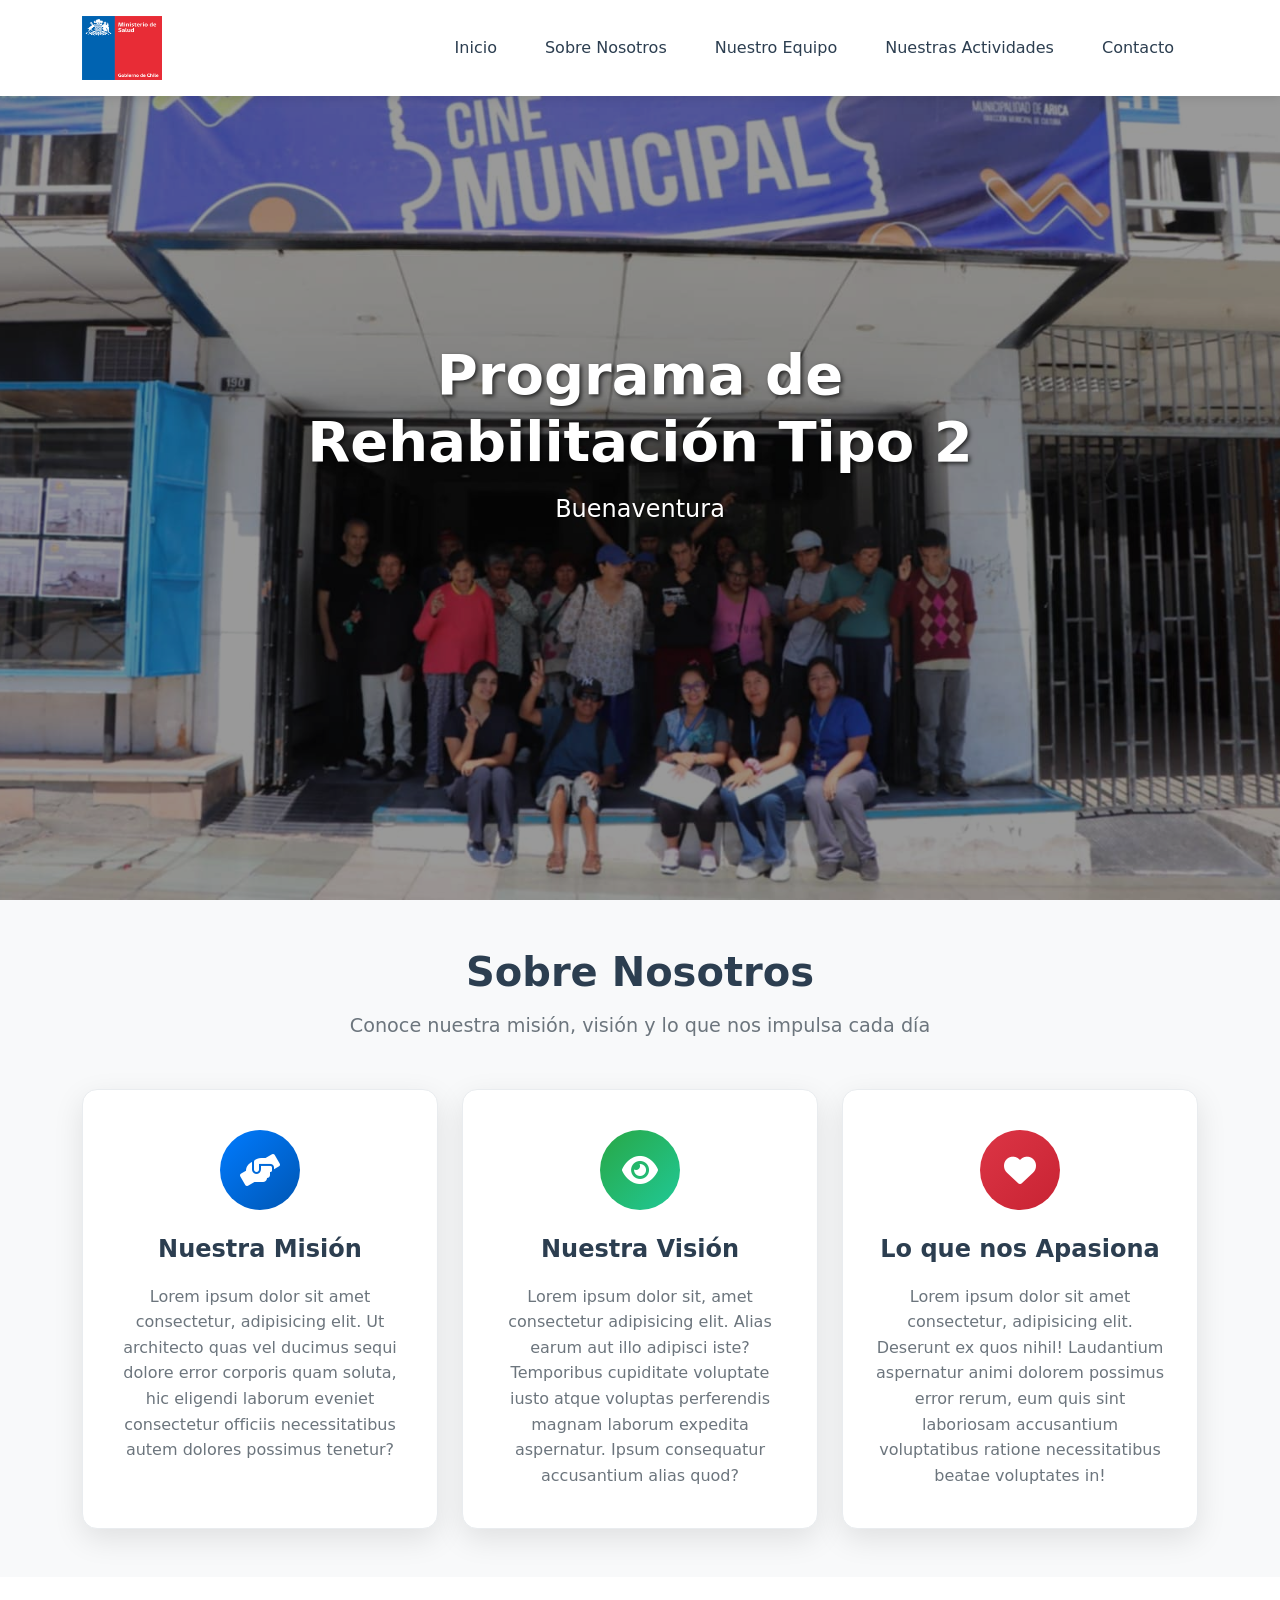
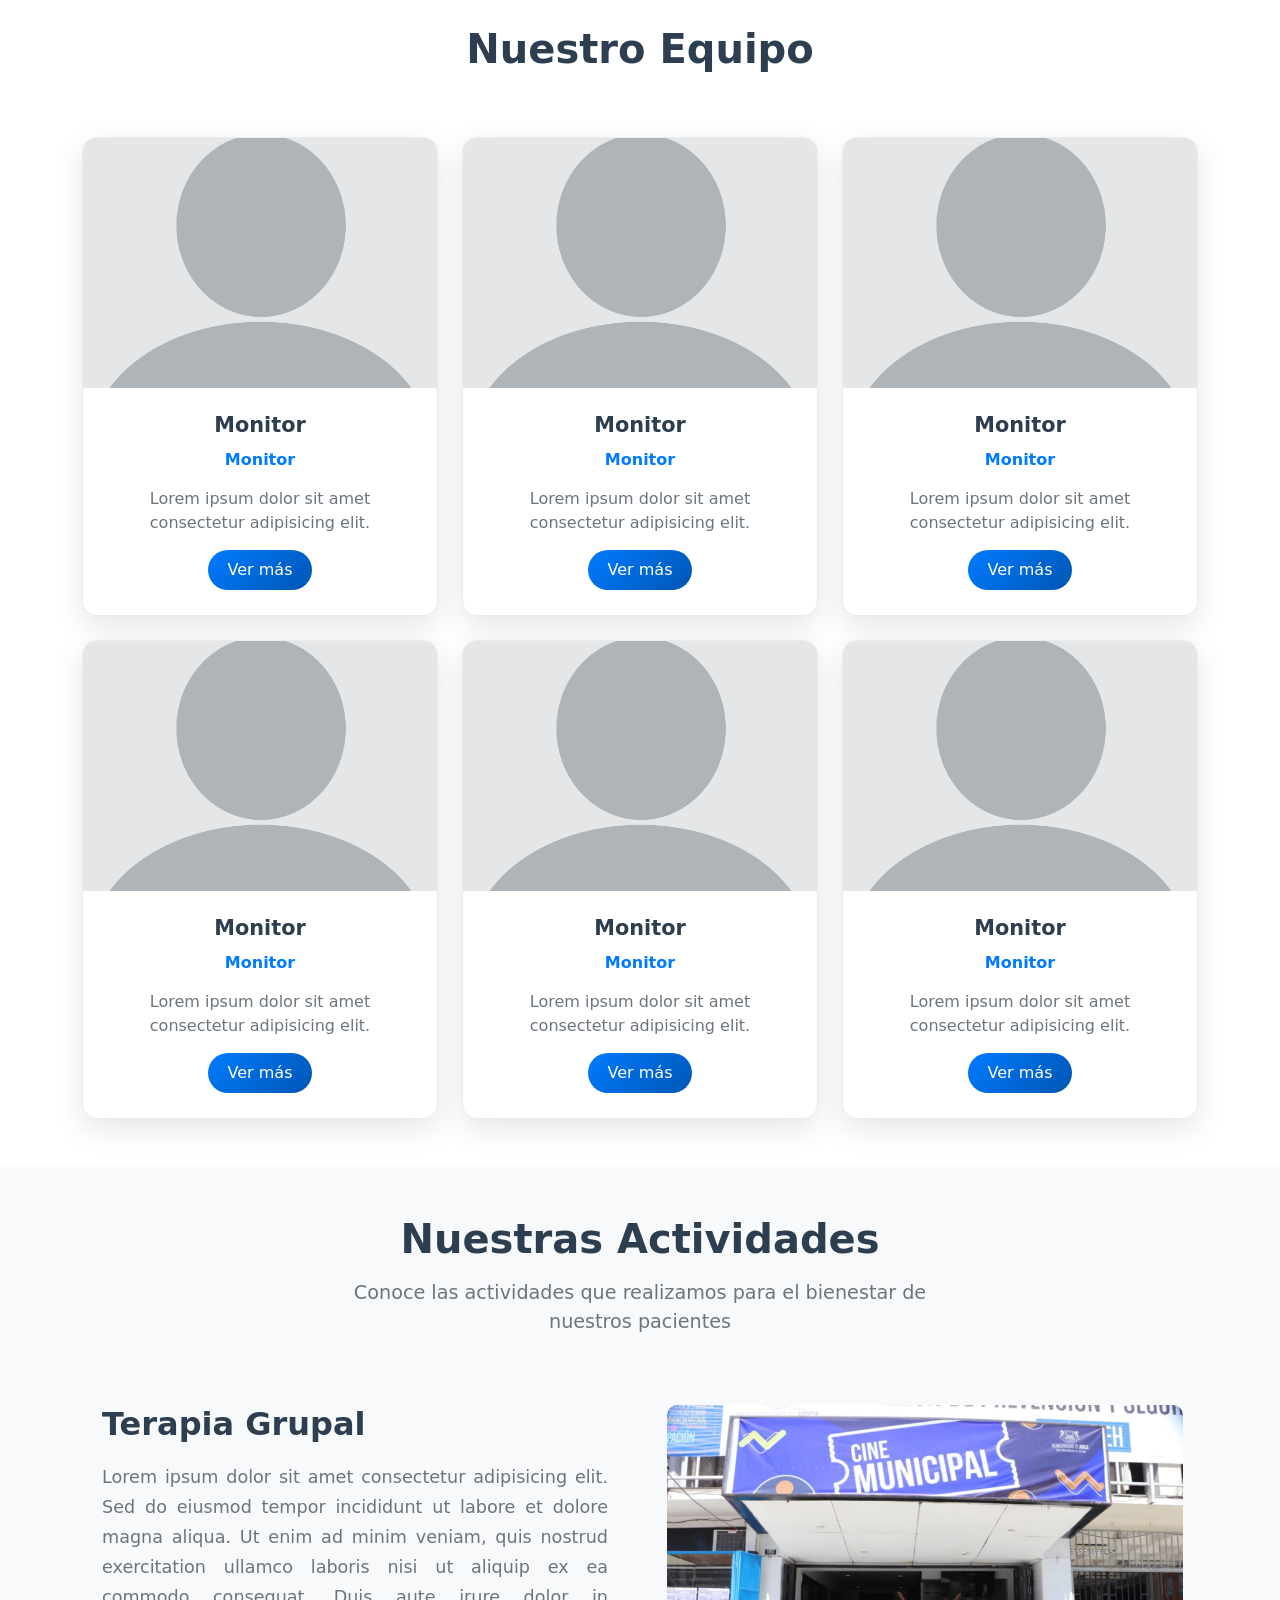
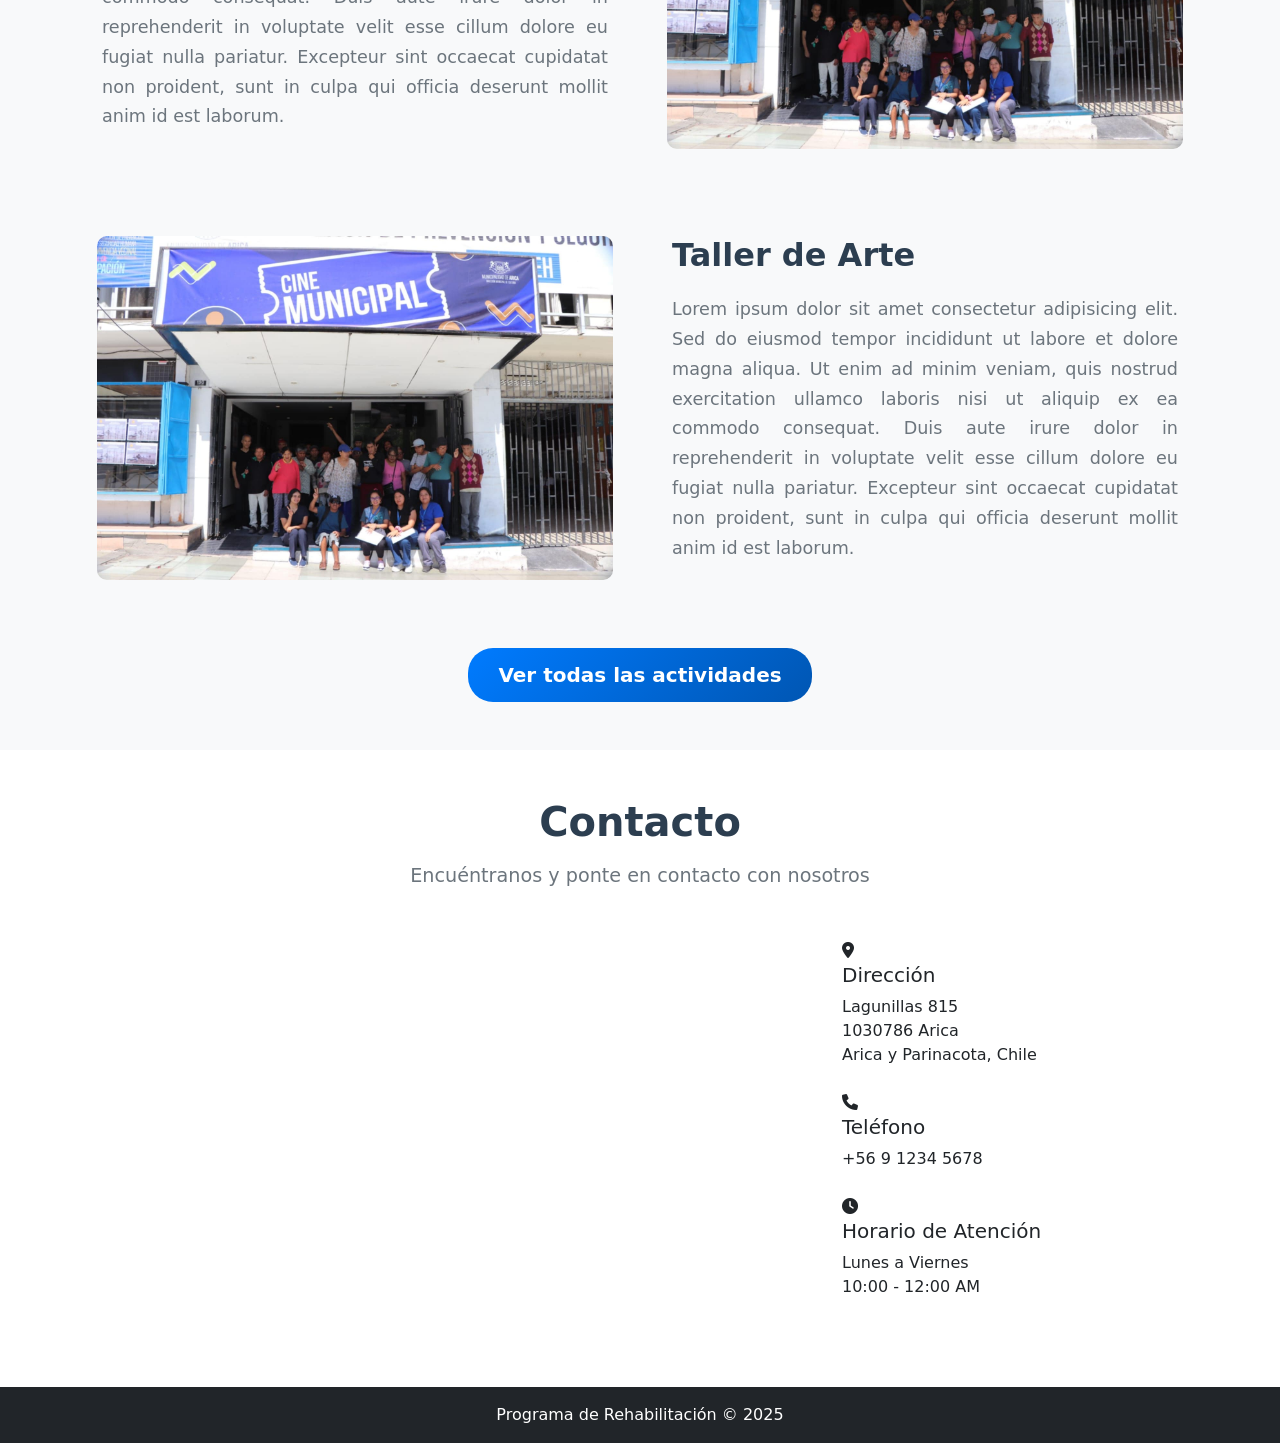
==== index.html @ f6f43d74 "V1" ====
<!DOCTYPE html>
<html lang="es">
  <head>
    <meta charset="UTF-8" />
    <meta name="viewport" content="width=device-width, initial-scale=1.0" />
    <title>Programa de Rehabilitación Tipo 2 - Buenaventura</title>
    <link
      href="https://cdn.jsdelivr.net/npm/bootstrap@5.3.8/dist/css/bootstrap.min.css"
      rel="stylesheet"
      integrity="sha384-sRIl4kxILFvY47J16cr9ZwB07vP4J8+LH7qKQnuqkuIAvNWLzeN8tE5YBujZqJLB"
      crossorigin="anonymous"
    />
    <script
      src="https://cdn.jsdelivr.net/npm/bootstrap@5.3.8/dist/js/bootstrap.bundle.min.js"
      integrity="sha384-FKyoEForCGlyvwx9Hj09JcYn3nv7wiPVlz7YYwJrWVcXK/BmnVDxM+D2scQbITxI"
      crossorigin="anonymous"
    ></script>
    <link rel="stylesheet" href="style.css" />
    <link
      rel="stylesheet"
      href="https://cdnjs.cloudflare.com/ajax/libs/font-awesome/6.0.0/css/all.min.css"
    />
    <link
      rel="stylesheet"
      href="https://unpkg.com/leaflet@1.9.4/dist/leaflet.css"
      integrity="sha256-p4NxAoJBhIIN+hmNHrzRCf9tD/miZyoHS5obTRR9BMY="
      crossorigin=""
    />
    <script
      src="https://unpkg.com/leaflet@1.9.4/dist/leaflet.js"
      integrity="sha256-20nQCchB9co0qIjJZRGuk2/Z9VM+kNiyxNV1lvTlZBo="
      crossorigin=""
    ></script>
  </head>
  <body>
    <!-- Navbar -->
    <nav class="navbar navbar-expand-lg navbar-light bg-light fixed-top">
      <div class="container">
        <img
          src="assets/img/Logo_del_MINSAL_Chile.png"
          alt="Logo"
          width="80"
          height="64"
          class="d-inline-block align-text-top"
        />
        <!-- <a class="navbar-brand" href="#">PRT2</a> -->

        <button
          class="navbar-toggler"
          type="button"
          data-bs-toggle="collapse"
          data-bs-target="#navbarNav"
        >
          <span class="navbar-toggler-icon"></span>
        </button>

        <div class="collapse navbar-collapse" id="navbarNav">
          <ul class="navbar-nav ms-auto">
            <li class="nav-item">
              <a class="nav-link" href="#hero">Inicio</a>
            </li>
            <li class="nav-item">
              <a class="nav-link" href="#sobre">Sobre Nosotros</a>
            </li>
            <li class="nav-item">
              <a class="nav-link" href="#equipo">Nuestro Equipo</a>
            </li>
            <li class="nav-item">
              <a class="nav-link" href="#actividades">Nuestras Actividades</a>
            </li>
            <li class="nav-item">
              <a class="nav-link" href="#contacto">Contacto</a>
            </li>
          </ul>
        </div>
      </div>
    </nav>

    <!-- Hero Section -->
    <section id="hero" class="hero-section">
      <div class="hero-content">
        <h1 class="hero-title">Programa de Rehabilitación Tipo 2</h1>
        <p class="hero-subtitle">Buenaventura</p>
      </div>
    </section>

    <!-- Sobre Nosotros Section -->
    <section id="sobre" class="about-section py-5">
      <div class="container">
        <div class="row text-center mb-5">
          <div class="col-12">
            <h2 class="section-title">Sobre Nosotros</h2>
            <p class="section-subtitle">
              Conoce nuestra misión, visión y lo que nos impulsa cada día
            </p>
          </div>
        </div>

        <div class="row g-4">
          <!-- Nuestra Misión -->
          <div class="col-lg-4 col-md-6">
            <div class="about-card">
              <div class="card-icon">
                <i class="fas fa-hands-helping"></i>
              </div>
              <h3 class="card-title">Nuestra Misión</h3>
              <p class="card-description">
                Lorem ipsum dolor sit amet consectetur, adipisicing elit. Ut
                architecto quas vel ducimus sequi dolore error corporis quam
                soluta, hic eligendi laborum eveniet consectetur officiis
                necessitatibus autem dolores possimus tenetur?
              </p>
            </div>
          </div>

          <!-- Nuestra Visión -->
          <div class="col-lg-4 col-md-6">
            <div class="about-card">
              <div class="card-icon">
                <i class="fas fa-eye"></i>
              </div>
              <h3 class="card-title">Nuestra Visión</h3>
              <p class="card-description">
                Lorem ipsum dolor sit, amet consectetur adipisicing elit. Alias
                earum aut illo adipisci iste? Temporibus cupiditate voluptate
                iusto atque voluptas perferendis magnam laborum expedita
                aspernatur. Ipsum consequatur accusantium alias quod?
              </p>
            </div>
          </div>

          <!-- Lo que nos Apasiona -->
          <div class="col-lg-4 col-md-12">
            <div class="about-card">
              <div class="card-icon">
                <i class="fas fa-heart"></i>
              </div>
              <h3 class="card-title">Lo que nos Apasiona</h3>
              <p class="card-description">
                Lorem ipsum dolor sit amet consectetur, adipisicing elit.
                Deserunt ex quos nihil! Laudantium aspernatur animi dolorem
                possimus error rerum, eum quis sint laboriosam accusantium
                voluptatibus ratione necessitatibus beatae voluptates in!
              </p>
            </div>
          </div>
        </div>
      </div>
    </section>

    <!-- Nuestro Equipo -->
    <section id="equipo" class="team-section py-5">
      <div class="container">
        <div class="row text-center mb-5">
          <div class="col-12">
            <h2 class="section-title">Nuestro Equipo</h2>
          </div>
        </div>

        <div class="row g-4">
          <!-- Card 1 -->
          <div class="col-lg-4 col-md-6 col-sm-12">
            <div class="team-card">
              <img
                src="assets/img/profile.webp"
                alt="John Doe"
                class="card-img-top"
              />
              <div class="card-body">
                <h5 class="card-title">Monitor</h5>
                <p class="card-text">Monitor</p>
                <p class="card-text">
                  Lorem ipsum dolor sit amet consectetur adipisicing elit.
                </p>
                <a
                  href="#"
                  class="btn btn-primary"
                  data-bs-toggle="modal"
                  data-bs-target="#teamCard1"
                  >Ver más</a
                >
              </div>
            </div>
          </div>

          <!-- Card 2 -->
          <div class="col-lg-4 col-md-6 col-sm-12">
            <div class="team-card">
              <img
                src="assets/img/profile.webp"
                alt="Jane Doe"
                class="card-img-top"
              />
              <div class="card-body">
                <h5 class="card-title">Monitor</h5>
                <p class="card-text">Monitor</p>
                <p class="card-text">
                  Lorem ipsum dolor sit amet consectetur adipisicing elit.
                </p>
                <a
                  href="#"
                  class="btn btn-primary"
                  data-bs-toggle="modal"
                  data-bs-target="#teamCard2"
                  >Ver más</a
                >
              </div>
            </div>
          </div>

          <!-- Card 3 -->
          <div class="col-lg-4 col-md-6 col-sm-12">
            <div class="team-card">
              <img
                src="assets/img/profile.webp"
                alt="Dr. María González"
                class="card-img-top"
              />
              <div class="card-body">
                <h5 class="card-title">Monitor</h5>
                <p class="card-text">Monitor</p>
                <p class="card-text">
                  Lorem ipsum dolor sit amet consectetur adipisicing elit.
                </p>
                <a
                  href="#"
                  class="btn btn-primary"
                  data-bs-toggle="modal"
                  data-bs-target="#teamCard3"
                  >Ver más</a
                >
              </div>
            </div>
          </div>

          <!-- Card 4 -->
          <div class="col-lg-4 col-md-6 col-sm-12">
            <div class="team-card">
              <img
                src="assets/img/profile.webp"
                alt="Carlos Mendoza"
                class="card-img-top"
              />
              <div class="card-body">
                <h5 class="card-title">Monitor</h5>
                <p class="card-text">Monitor</p>
                <p class="card-text">
                  Lorem ipsum dolor sit amet consectetur adipisicing elit.
                </p>
                <a
                  href="#"
                  class="btn btn-primary"
                  data-bs-toggle="modal"
                  data-bs-target="#teamCard4"
                  >Ver más</a
                >
              </div>
            </div>
          </div>

          <!-- Card 5 -->
          <div class="col-lg-4 col-md-6 col-sm-12">
            <div class="team-card">
              <img
                src="assets/img/profile.webp"
                alt="Ana Rodríguez"
                class="card-img-top"
              />
              <div class="card-body">
                <h5 class="card-title">Monitor</h5>
                <p class="card-text">Monitor</p>
                <p class="card-text">
                  Lorem ipsum dolor sit amet consectetur adipisicing elit.
                </p>
                <a
                  href="#"
                  class="btn btn-primary"
                  data-bs-toggle="modal"
                  data-bs-target="#teamCard5"
                  >Ver más</a
                >
              </div>
            </div>
          </div>

          <!-- Card 6 -->
          <div class="col-lg-4 col-md-6 col-sm-12">
            <div class="team-card">
              <img
                src="assets/img/profile.webp"
                alt="Dr. Roberto Silva"
                class="card-img-top"
              />
              <div class="card-body">
                <h5 class="card-title">Monitor</h5>
                <p class="card-text">Monitor</p>
                <p class="card-text">
                  Lorem ipsum dolor sit amet consectetur adipisicing elit.
                </p>
                <a
                  href="#"
                  class="btn btn-primary"
                  data-bs-toggle="modal"
                  data-bs-target="#teamCard6"
                  >Ver más</a
                >
              </div>
            </div>
          </div>

          <!-- Modals -->
          <div
            class="modal fade"
            id="teamCard1"
            tabindex="-1"
            aria-labelledby="teamCard1Label"
            aria-hidden="true"
          >
            <div class="modal-dialog">
              <div class="modal-content">
                <div class="modal-header">
                  <button
                    type="button"
                    class="btn-close"
                    data-bs-dismiss="modal"
                    aria-label="Close"
                  ></button>
                </div>
                <div class="modal-body text-center">
                  <img
                    src="assets/img/profile.webp"
                    alt="Monitor"
                    class="img-fluid mb-3"
                    style="max-width: 200px; border-radius: 10px"
                  />
                  <h4 class="mb-2">Monitor</h4>
                  <p class="text-muted mb-3"><strong>Monitor</strong></p>
                  <p class="text-start">
                    Lorem ipsum dolor sit amet consectetur adipisicing elit. Sed
                    do eiusmod tempor incididunt ut labore et dolore magna
                    aliqua. Ut enim ad minim veniam, quis nostrud exercitation
                    ullamco laboris nisi ut aliquip ex ea commodo consequat.
                    Duis aute irure dolor in reprehenderit in voluptate velit
                    esse cillum dolore eu fugiat nulla pariatur.
                  </p>
                </div>
                <div class="modal-footer">
                  <button
                    type="button"
                    class="btn btn-secondary"
                    data-bs-dismiss="modal"
                  >
                    Cerrar
                  </button>
                </div>
              </div>
            </div>
          </div>

          <div
            class="modal fade"
            id="teamCard2"
            tabindex="-1"
            aria-labelledby="teamCard2Label"
            aria-hidden="true"
          >
            <div class="modal-dialog">
              <div class="modal-content">
                <div class="modal-header">
                  <button
                    type="button"
                    class="btn-close"
                    data-bs-dismiss="modal"
                    aria-label="Close"
                  ></button>
                </div>
                <div class="modal-body text-center">
                  <img
                    src="assets/img/profile.webp"
                    alt="Monitor"
                    class="img-fluid mb-3"
                    style="max-width: 200px; border-radius: 10px"
                  />
                  <h4 class="mb-2">Monitor</h4>
                  <p class="text-muted mb-3"><strong>Monitor</strong></p>
                  <p class="text-start">
                    Lorem ipsum dolor sit amet consectetur adipisicing elit. Sed
                    do eiusmod tempor incididunt ut labore et dolore magna
                    aliqua. Ut enim ad minim veniam, quis nostrud exercitation
                    ullamco laboris nisi ut aliquip ex ea commodo consequat.
                    Duis aute irure dolor in reprehenderit in voluptate velit
                    esse cillum dolore eu fugiat nulla pariatur.
                  </p>
                </div>
                <div class="modal-footer">
                  <button
                    type="button"
                    class="btn btn-secondary"
                    data-bs-dismiss="modal"
                  >
                    Cerrar
                  </button>
                </div>
              </div>
            </div>
          </div>

          <!-- Modal Card 3 -->
          <div
            class="modal fade"
            id="teamCard3"
            tabindex="-1"
            aria-labelledby="teamCard3Label"
            aria-hidden="true"
          >
            <div class="modal-dialog">
              <div class="modal-content">
                <div class="modal-header">
                  <button
                    type="button"
                    class="btn-close"
                    data-bs-dismiss="modal"
                    aria-label="Close"
                  ></button>
                </div>
                <div class="modal-body text-center">
                  <img
                    src="assets/img/profile.webp"
                    alt="Monitor"
                    class="img-fluid mb-3"
                    style="max-width: 200px; border-radius: 10px"
                  />
                  <h4 class="mb-2">Monitor</h4>
                  <p class="text-muted mb-3"><strong>Monitor</strong></p>
                  <p class="text-start">
                    Lorem ipsum dolor sit amet consectetur adipisicing elit. Sed
                    do eiusmod tempor incididunt ut labore et dolore magna
                    aliqua. Ut enim ad minim veniam, quis nostrud exercitation
                    ullamco laboris nisi ut aliquip ex ea commodo consequat.
                    Duis aute irure dolor in reprehenderit in voluptate velit
                    esse cillum dolore eu fugiat nulla pariatur.
                  </p>
                </div>
                <div class="modal-footer">
                  <button
                    type="button"
                    class="btn btn-secondary"
                    data-bs-dismiss="modal"
                  >
                    Cerrar
                  </button>
                </div>
              </div>
            </div>
          </div>

          <!-- Modal Card 4 -->
          <div
            class="modal fade"
            id="teamCard4"
            tabindex="-1"
            aria-labelledby="teamCard4Label"
            aria-hidden="true"
          >
            <div class="modal-dialog">
              <div class="modal-content">
                <div class="modal-header">
                  <button
                    type="button"
                    class="btn-close"
                    data-bs-dismiss="modal"
                    aria-label="Close"
                  ></button>
                </div>
                <div class="modal-body text-center">
                  <img
                    src="assets/img/profile.webp"
                    alt="Monitor"
                    class="img-fluid mb-3"
                    style="max-width: 200px; border-radius: 10px"
                  />
                  <h4 class="mb-2">Monitor</h4>
                  <p class="text-muted mb-3"><strong>Monitor</strong></p>
                  <p class="text-start">
                    Lorem ipsum dolor sit amet consectetur adipisicing elit. Sed
                    do eiusmod tempor incididunt ut labore et dolore magna
                    aliqua. Ut enim ad minim veniam, quis nostrud exercitation
                    ullamco laboris nisi ut aliquip ex ea commodo consequat.
                    Duis aute irure dolor in reprehenderit in voluptate velit
                    esse cillum dolore eu fugiat nulla pariatur.
                  </p>
                </div>
                <div class="modal-footer">
                  <button
                    type="button"
                    class="btn btn-secondary"
                    data-bs-dismiss="modal"
                  >
                    Cerrar
                  </button>
                </div>
              </div>
            </div>
          </div>

          <!-- Modal Card 5 -->
          <div
            class="modal fade"
            id="teamCard5"
            tabindex="-1"
            aria-labelledby="teamCard5Label"
            aria-hidden="true"
          >
            <div class="modal-dialog">
              <div class="modal-content">
                <div class="modal-header">
                  <button
                    type="button"
                    class="btn-close"
                    data-bs-dismiss="modal"
                    aria-label="Close"
                  ></button>
                </div>
                <div class="modal-body text-center">
                  <img
                    src="assets/img/profile.webp"
                    alt="Monitor"
                    class="img-fluid mb-3"
                    style="max-width: 200px; border-radius: 10px"
                  />
                  <h4 class="mb-2">Monitor</h4>
                  <p class="text-muted mb-3"><strong>Monitor</strong></p>
                  <p class="text-start">
                    Lorem ipsum dolor sit amet consectetur adipisicing elit. Sed
                    do eiusmod tempor incididunt ut labore et dolore magna
                    aliqua. Ut enim ad minim veniam, quis nostrud exercitation
                    ullamco laboris nisi ut aliquip ex ea commodo consequat.
                    Duis aute irure dolor in reprehenderit in voluptate velit
                    esse cillum dolore eu fugiat nulla pariatur.
                  </p>
                </div>
                <div class="modal-footer">
                  <button
                    type="button"
                    class="btn btn-secondary"
                    data-bs-dismiss="modal"
                  >
                    Cerrar
                  </button>
                </div>
              </div>
            </div>
          </div>

          <!-- Modal Card 6 -->
          <div
            class="modal fade"
            id="teamCard6"
            tabindex="-1"
            aria-labelledby="teamCard6Label"
            aria-hidden="true"
          >
            <div class="modal-dialog">
              <div class="modal-content">
                <div class="modal-header">
                  <button
                    type="button"
                    class="btn-close"
                    data-bs-dismiss="modal"
                    aria-label="Close"
                  ></button>
                </div>
                <div class="modal-body text-center">
                  <img
                    src="assets/img/profile.webp"
                    alt="Monitor"
                    class="img-fluid mb-3"
                    style="max-width: 200px; border-radius: 10px"
                  />
                  <h4 class="mb-2">Monitor</h4>
                  <p class="text-muted mb-3"><strong>Monitor</strong></p>
                  <p class="text-start">
                    Lorem ipsum dolor sit amet consectetur adipisicing elit. Sed
                    do eiusmod tempor incididunt ut labore et dolore magna
                    aliqua. Ut enim ad minim veniam, quis nostrud exercitation
                    ullamco laboris nisi ut aliquip ex ea commodo consequat.
                    Duis aute irure dolor in reprehenderit in voluptate velit
                    esse cillum dolore eu fugiat nulla pariatur.
                  </p>
                </div>
                <div class="modal-footer">
                  <button
                    type="button"
                    class="btn btn-secondary"
                    data-bs-dismiss="modal"
                  >
                    Cerrar
                  </button>
                </div>
              </div>
            </div>
          </div>
        </div>
      </div>
    </section>

    <!-- Nuestras Actividades -->
    <section id="actividades" class="activities-section py-5">
      <div class="container">
        <div class="row text-center mb-5">
          <div class="col-12">
            <h2 class="section-title">Nuestras Actividades</h2>
            <p class="section-subtitle">
              Conoce las actividades que realizamos para el bienestar de
              nuestros pacientes
            </p>
          </div>
        </div>

        <!-- Actividad 1 -->
        <div class="row activity-item mb-5">
          <div class="col-lg-6 col-md-12">
            <div class="activity-content">
              <h3 class="activity-title">Terapia Grupal</h3>
              <p class="activity-description">
                Lorem ipsum dolor sit amet consectetur adipisicing elit. Sed do
                eiusmod tempor incididunt ut labore et dolore magna aliqua. Ut
                enim ad minim veniam, quis nostrud exercitation ullamco laboris
                nisi ut aliquip ex ea commodo consequat. Duis aute irure dolor
                in reprehenderit in voluptate velit esse cillum dolore eu fugiat
                nulla pariatur. Excepteur sint occaecat cupidatat non proident,
                sunt in culpa qui officia deserunt mollit anim id est laborum.
              </p>
            </div>
          </div>
          <div class="col-lg-6 col-md-12">
            <div class="activity-gallery">
              <div class="single-image-container">
                <img
                  src="assets/img/1000219230.jpg"
                  alt="Actividad 1"
                  class="img-fluid activity-img"
                  data-bs-toggle="modal"
                  data-bs-target="#imageModal"
                  onclick="openImageModal('actividad1')"
                />
              </div>
            </div>
          </div>
        </div>

        <!-- Actividad 2 -->
        <div class="row activity-item mb-5">
          <div class="col-lg-6 col-md-12 order-lg-2">
            <div class="activity-content">
              <h3 class="activity-title">Taller de Arte</h3>
              <p class="activity-description">
                Lorem ipsum dolor sit amet consectetur adipisicing elit. Sed do
                eiusmod tempor incididunt ut labore et dolore magna aliqua. Ut
                enim ad minim veniam, quis nostrud exercitation ullamco laboris
                nisi ut aliquip ex ea commodo consequat. Duis aute irure dolor
                in reprehenderit in voluptate velit esse cillum dolore eu fugiat
                nulla pariatur. Excepteur sint occaecat cupidatat non proident,
                sunt in culpa qui officia deserunt mollit anim id est laborum.
              </p>
            </div>
          </div>
          <div class="col-lg-6 col-md-12 order-lg-1">
            <div class="activity-gallery">
              <div class="single-image-container">
                <img
                  src="assets/img/1000219230.jpg"
                  alt="Actividad 2"
                  class="img-fluid activity-img"
                  data-bs-toggle="modal"
                  data-bs-target="#imageModal"
                  onclick="openImageModal('actividad2')"
                />
              </div>
            </div>
          </div>
        </div>

        <div class="text-center mt-5">
          <a href="actividades.html" class="btn btn-primary btn-lg"
            >Ver todas las actividades</a
          >
        </div>
      </div>
    </section>

    <!-- Contacto Section -->
    <section id="contacto" class="contact-section py-5">
      <div class="container">
        <div class="row text-center mb-5">
          <div class="col-12">
            <h2 class="section-title">Contacto</h2>
            <p class="section-subtitle">
              Encuéntranos y ponte en contacto con nosotros
            </p>
          </div>
        </div>

        <div class="row g-4">
          <div class="col-lg-8 col-md-12">
            <div class="map-container">
              <div
                id="mapa"
                style="height: 400px; border-radius: 10px; cursor: pointer"
                onclick="abrirGoogleMaps()"
              ></div>
            </div>
          </div>

          <div class="col-lg-4 col-md-12">
            <div class="contact-info">
              <div class="contact-item mb-4">
                <div class="contact-icon">
                  <i class="fas fa-map-marker-alt"></i>
                </div>
                <div class="contact-details">
                  <h5>Dirección</h5>
                  <p>
                    Lagunillas 815<br />1030786 Arica<br />Arica y Parinacota,
                    Chile
                  </p>
                </div>
              </div>

              <div class="contact-item mb-4">
                <div class="contact-icon">
                  <i class="fas fa-phone"></i>
                </div>
                <div class="contact-details">
                  <h5>Teléfono</h5>
                  <p>+56 9 1234 5678</p>
                </div>
              </div>

              <div class="contact-item mb-4">
                <div class="contact-icon">
                  <i class="fas fa-clock"></i>
                </div>
                <div class="contact-details">
                  <h5>Horario de Atención</h5>
                  <p>Lunes a Viernes<br />10:00 - 12:00 AM</p>
                </div>
              </div>
            </div>
          </div>
        </div>
      </div>
    </section>

    <!-- Footer -->
    <footer class="footer bg-dark text-white text-center py-3">
      <div class="container">
        <p class="mb-0">Programa de Rehabilitación © 2025</p>
      </div>
    </footer>

    <!-- Image Modal -->
    <div
      class="modal fade"
      id="imageModal"
      tabindex="-1"
      aria-labelledby="imageModalLabel"
      aria-hidden="true"
    >
      <div class="modal-dialog modal-lg modal-dialog-centered">
        <div class="modal-content">
          <div class="modal-header">
            <button
              type="button"
              class="btn-close"
              data-bs-dismiss="modal"
              aria-label="Close"
            ></button>
          </div>
          <div class="modal-body text-center">
            <div class="image-container position-relative">
              <img id="modalImage" src="" alt="" />
              <button
                class="btn btn-light position-absolute top-50 start-0 translate-middle-y ms-3"
                id="prevBtn"
                onclick="navigateImage(-1)"
              >
                <i class="fas fa-chevron-left"></i>
              </button>
              <button
                class="btn btn-light position-absolute top-50 end-0 translate-middle-y me-3"
                id="nextBtn"
                onclick="navigateImage(1)"
              >
                <i class="fas fa-chevron-right"></i>
              </button>
            </div>
          </div>
        </div>
      </div>
    </div>
  </body>
  <script src="index.js"></script>
</html>
---- style.css ----
/* Navbar Styles */
.navbar {
  padding: 1rem 0;
  box-shadow: 0 2px 10px rgba(0, 0, 0, 0.1);
  background-color: #ffffff !important;
}

.navbar-brand img {
  transition: transform 0.3s ease;
}

.navbar-brand img:hover {
  transform: scale(1.05);
}

.navbar-nav .nav-link {
  font-weight: 500;
  color: #2c3e50 !important;
  margin: 0 0.5rem;
  padding: 0.5rem 1rem !important;
  border-radius: 25px;
  transition: all 0.3s ease;
}

.navbar-nav .nav-link:hover {
  background-color: #007bff;
  color: white !important;
  transform: translateY(-2px);
}

/* Hero Section Styles */
.hero-section {
  height: 100vh;
  background-image: url("assets/img/1000219230.jpg");
  background-size: cover;
  background-position: center;
  background-repeat: no-repeat;
  position: relative;
  display: flex;
  align-items: center;
  justify-content: center;
}

.hero-section::before {
  content: "";
  position: absolute;
  top: 0;
  left: 0;
  right: 0;
  bottom: 0;
  background: rgba(0, 0, 0, 0.4);
  z-index: 1;
}

.hero-content {
  position: relative;
  z-index: 2;
  text-align: center;
  color: white;
  max-width: 800px;
  padding: 0 20px;
}

.hero-title {
  font-size: 3.5rem;
  font-weight: bold;
  margin-bottom: 1rem;
  text-shadow: 2px 2px 4px rgba(0, 0, 0, 0.7);
}

.hero-subtitle {
  font-size: 1.5rem;
  margin-bottom: 2rem;
  text-shadow: 1px 1px 2px rgba(0, 0, 0, 0.7);
}

.hero-btn {
  padding: 12px 30px;
  font-size: 1.1rem;
  border-radius: 50px;
  text-transform: uppercase;
  letter-spacing: 1px;
  transition: all 0.3s ease;
}

.hero-btn:hover {
  transform: translateY(-2px);
  box-shadow: 0 5px 15px rgba(0, 0, 0, 0.3);
}

/* Responsive design */
@media (max-width: 768px) {
  .hero-title {
    font-size: 2.5rem;
  }

  .hero-subtitle {
    font-size: 1.2rem;
  }
}

@media (max-width: 576px) {
  .hero-title {
    font-size: 2rem;
  }

  .hero-subtitle {
    font-size: 1rem;
  }
}

/* About Section Styles */
.about-section {
  background-color: #f8f9fa;
  padding: 80px 0;
}

.section-title {
  font-size: 2.5rem;
  font-weight: bold;
  color: #2c3e50;
  margin-bottom: 1rem;
}

.section-subtitle {
  font-size: 1.2rem;
  color: #6c757d;
  max-width: 600px;
  margin: 0 auto;
}

.about-card {
  background: white;
  border-radius: 15px;
  padding: 40px 30px;
  text-align: center;
  box-shadow: 0 10px 30px rgba(0, 0, 0, 0.1);
  transition: all 0.3s ease;
  height: 100%;
  border: 1px solid #e9ecef;
}

.about-card:hover {
  transform: translateY(-10px);
  box-shadow: 0 20px 40px rgba(0, 0, 0, 0.15);
}

.card-icon {
  width: 80px;
  height: 80px;
  margin: 0 auto 25px;
  background: linear-gradient(135deg, #007bff, #0056b3);
  border-radius: 50%;
  display: flex;
  align-items: center;
  justify-content: center;
  transition: all 0.3s ease;
}

.card-icon i {
  font-size: 2rem;
  color: white;
}

/* Estilo especial para iconos de corazón */
.card-icon:has(i.fa-heart),
.card-icon:has(i.fa-heartbeat),
.card-icon:has(i.fa-heart-pulse) {
  background: linear-gradient(135deg, #dc3545, #c82333) !important;
}

.card-icon i.fa-heart,
.card-icon i.fa-heartbeat,
.card-icon i.fa-heart-pulse {
  color: white !important;
}

/* Estilo especial para icono de manos ayudando */
.card-icon:has(i.fa-hands-helping) {
  background: linear-gradient(135deg, #007bff, #0056b3) !important;
}

/* Mantener el color azul en hover para manos ayudando */
.about-card:hover .card-icon:has(i.fa-hands-helping) {
  background: linear-gradient(135deg, #007bff, #0056b3) !important;
}

/* Estilo especial para icono de visión */
.card-icon:has(i.fa-eye) {
  background: linear-gradient(135deg, #28a745, #20c997) !important;
}

.about-card:hover .card-icon {
  background: linear-gradient(135deg, #28a745, #20c997);
  transform: scale(1.1);
}

.card-title {
  font-size: 1.5rem;
  font-weight: bold;
  color: #2c3e50;
  margin-bottom: 20px;
}

.card-description {
  font-size: 1rem;
  color: #6c757d;
  line-height: 1.6;
  margin: 0;
}

/* Responsive adjustments for about section */
@media (max-width: 768px) {
  .about-section {
    padding: 60px 0;
  }

  .section-title {
    font-size: 2rem;
  }

  .about-card {
    padding: 30px 20px;
    margin-bottom: 30px;
  }

  .card-icon {
    width: 60px;
    height: 60px;
  }

  .card-icon i {
    font-size: 1.5rem;
  }
}

/* Team Section Styles */
.team-section {
  background-color: #ffffff;
  padding: 80px 0;
}

.team-card {
  background: white;
  border-radius: 15px;
  box-shadow: 0 10px 30px rgba(0, 0, 0, 0.1);
  transition: all 0.3s ease;
  height: 100%;
  border: 1px solid #e9ecef;
  overflow: hidden;
}

.team-card:hover {
  transform: translateY(-10px);
  box-shadow: 0 20px 40px rgba(0, 0, 0, 0.15);
}

.team-card .card-img-top {
  width: 100%;
  height: 250px;
  object-fit: cover;
  transition: transform 0.3s ease;
}

.team-card:hover .card-img-top {
  transform: scale(1.05);
}

.team-card .card-body {
  padding: 25px;
  text-align: center;
}

.team-card .card-title {
  font-size: 1.3rem;
  font-weight: bold;
  color: #2c3e50;
  margin-bottom: 10px;
}

.team-card .card-text {
  color: #6c757d;
  margin-bottom: 15px;
  line-height: 1.5;
}

.team-card .card-text:first-of-type {
  font-weight: 600;
  color: #007bff;
  font-size: 1rem;
}

/* Button styles */
.btn-primary {
  background: linear-gradient(135deg, #007bff, #0056b3);
  border: none;
  font-weight: 600;
  padding: 12px 30px;
  border-radius: 25px;
  transition: all 0.3s ease;
}

.btn-primary:hover {
  background: linear-gradient(135deg, #0056b3, #004085);
  transform: translateY(-2px);
  box-shadow: 0 4px 8px rgba(0, 123, 255, 0.3);
}

.btn-outline-primary {
  background: linear-gradient(135deg, #007bff, #0056b3);
  border: none;
  color: white;
  font-weight: 600;
  padding: 8px 20px;
  border-radius: 20px;
  transition: all 0.3s ease;
}

.btn-outline-primary:hover {
  background: linear-gradient(135deg, #0056b3, #004085);
  color: white;
  transform: translateY(-2px);
  box-shadow: 0 4px 8px rgba(0, 123, 255, 0.3);
}

.team-card .btn {
  border-radius: 25px;
  padding: 8px 20px;
  font-weight: 500;
  transition: all 0.3s ease;
}

.team-card .btn:hover {
  transform: translateY(-2px);
  box-shadow: 0 5px 15px rgba(0, 123, 255, 0.3);
}

/* Modal styles */
.modal-body img {
  border-radius: 10px;
  margin-bottom: 20px;
  max-height: 300px;
  object-fit: cover;
}

/* Responsive adjustments for team section */
@media (max-width: 991px) {
  .team-section {
    padding: 60px 0;
  }
  
  .team-card {
    margin-bottom: 30px;
  }
}

@media (max-width: 768px) {
  .team-section {
    padding: 50px 0;
  }

  .team-card .card-img-top {
    height: 220px;
  }

  .team-card .card-body {
    padding: 20px;
  }

  .team-card .card-title {
    font-size: 1.2rem;
  }
  
  .team-card {
    margin-bottom: 25px;
  }
}

@media (max-width: 576px) {
  .team-section {
    padding: 40px 0;
  }

  .team-card .card-img-top {
    height: 250px;
  }

  .team-card .card-body {
    padding: 25px 20px;
  }

  .team-card .card-title {
    font-size: 1.3rem;
  }
  
  .team-card .card-text {
    font-size: 0.95rem;
  }
}

/* Activities Section Styles */
.activities-section {
  background-color: #f8f9fa;
  padding: 80px 0;
}

.activity-item {
  margin-bottom: 60px;
  align-items: center;
}

.activity-content {
  padding: 20px;
}

.activity-title {
  font-size: 2rem;
  font-weight: bold;
  color: #2c3e50;
  margin-bottom: 20px;
}

.activity-description {
  font-size: 1.1rem;
  color: #6c757d;
  line-height: 1.7;
  text-align: justify;
}

.activity-gallery {
  padding: 15px;
}

.single-image-container {
  text-align: center;
}

.single-image-container .activity-img {
  max-width: 100%;
  height: auto;
  border-radius: 10px;
}

.activity-img {
  height: 200px;
  object-fit: cover;
  border-radius: 10px;
  transition: transform 0.3s ease;
  cursor: pointer;
}

.activity-img:hover {
  transform: scale(1.05);
}

/* Responsive adjustments for activities section */
@media (max-width: 991px) {
  .activities-section {
    padding: 60px 0;
  }
  
  .activity-item {
    margin-bottom: 50px;
  }
  
  .activity-content {
    margin-bottom: 30px;
  }
}

@media (max-width: 768px) {
  .activities-section {
    padding: 50px 0;
  }

  .activity-title {
    font-size: 1.6rem;
  }

  .activity-description {
    font-size: 1rem;
  }

  .activity-img {
    height: 150px;
  }
  
  .activity-item {
    margin-bottom: 40px;
  }
}

@media (max-width: 576px) {
  .activity-title {
    font-size: 1.4rem;
  }

  .activity-img {
    height: 120px;
  }
  
  .activity-content {
    padding: 15px;
  }
  
  .activity-gallery {
    padding: 15px;
  }
}

/* Activities Hero Section */
.activities-hero-section {
  height: 50vh;
  background-image: url("assets/img/1000219230.jpg");
  background-size: cover;
  background-position: center;
  background-repeat: no-repeat;
  position: relative;
  display: flex;
  align-items: center;
  justify-content: center;
  margin-top: 76px;
}

.activities-hero-section::before {
  content: "";
  position: absolute;
  top: 0;
  left: 0;
  right: 0;
  bottom: 0;
  background: rgba(0, 0, 0, 0.4);
  z-index: 1;
}

.activities-hero-section .hero-content {
  position: relative;
  z-index: 2;
  text-align: center;
  color: white;
  max-width: 800px;
  padding: 0 20px;
}

.activities-hero-section .hero-title {
  font-size: 2.5rem;
  font-weight: bold;
  margin-bottom: 1rem;
  text-shadow: 2px 2px 4px rgba(0, 0, 0, 0.7);
}

.activities-hero-section .hero-subtitle {
  font-size: 1.2rem;
  margin-bottom: 2rem;
  text-shadow: 1px 1px 2px rgba(0, 0, 0, 0.7);
}

/* Image Modal Styles */
.activity-img {
  cursor: pointer;
  transition: transform 0.3s ease;
}

.activity-img:hover {
  transform: scale(1.05);
}

#imageModal .modal-content {
  border: none;
  border-radius: 10px;
  overflow: hidden;
  background: transparent;
}

#imageModal .modal-header {
  border-bottom: none;
  padding: 15px 15px 0 15px;
  background: transparent;
}

#imageModal .modal-body {
  padding: 20px;
  background: transparent;
  display: flex;
  align-items: center;
  justify-content: center;
  min-height: 60vh;
}

#imageModal .image-container {
  background: transparent;
  width: 100%;
  height: 100%;
  display: flex;
  align-items: center;
  justify-content: center;
}

#imageModal #modalImage {
  max-width: 100%;
  max-height: 70vh;
  width: auto;
  height: auto;
  object-fit: contain;
  border-radius: 8px;
}

#imageModal .btn {
  background: rgba(255, 255, 255, 0.9);
  border: none;
  border-radius: 50%;
  width: 50px;
  height: 50px;
  display: flex;
  align-items: center;
  justify-content: center;
  opacity: 0.8;
  transition: all 0.3s ease;
}

#imageModal .btn:hover {
  opacity: 1;
  background: rgba(255, 255, 255, 1);
  transform: scale(1.1);
}

#imageModal .btn i {
  color: #333;
  font-size: 1.2rem;
}
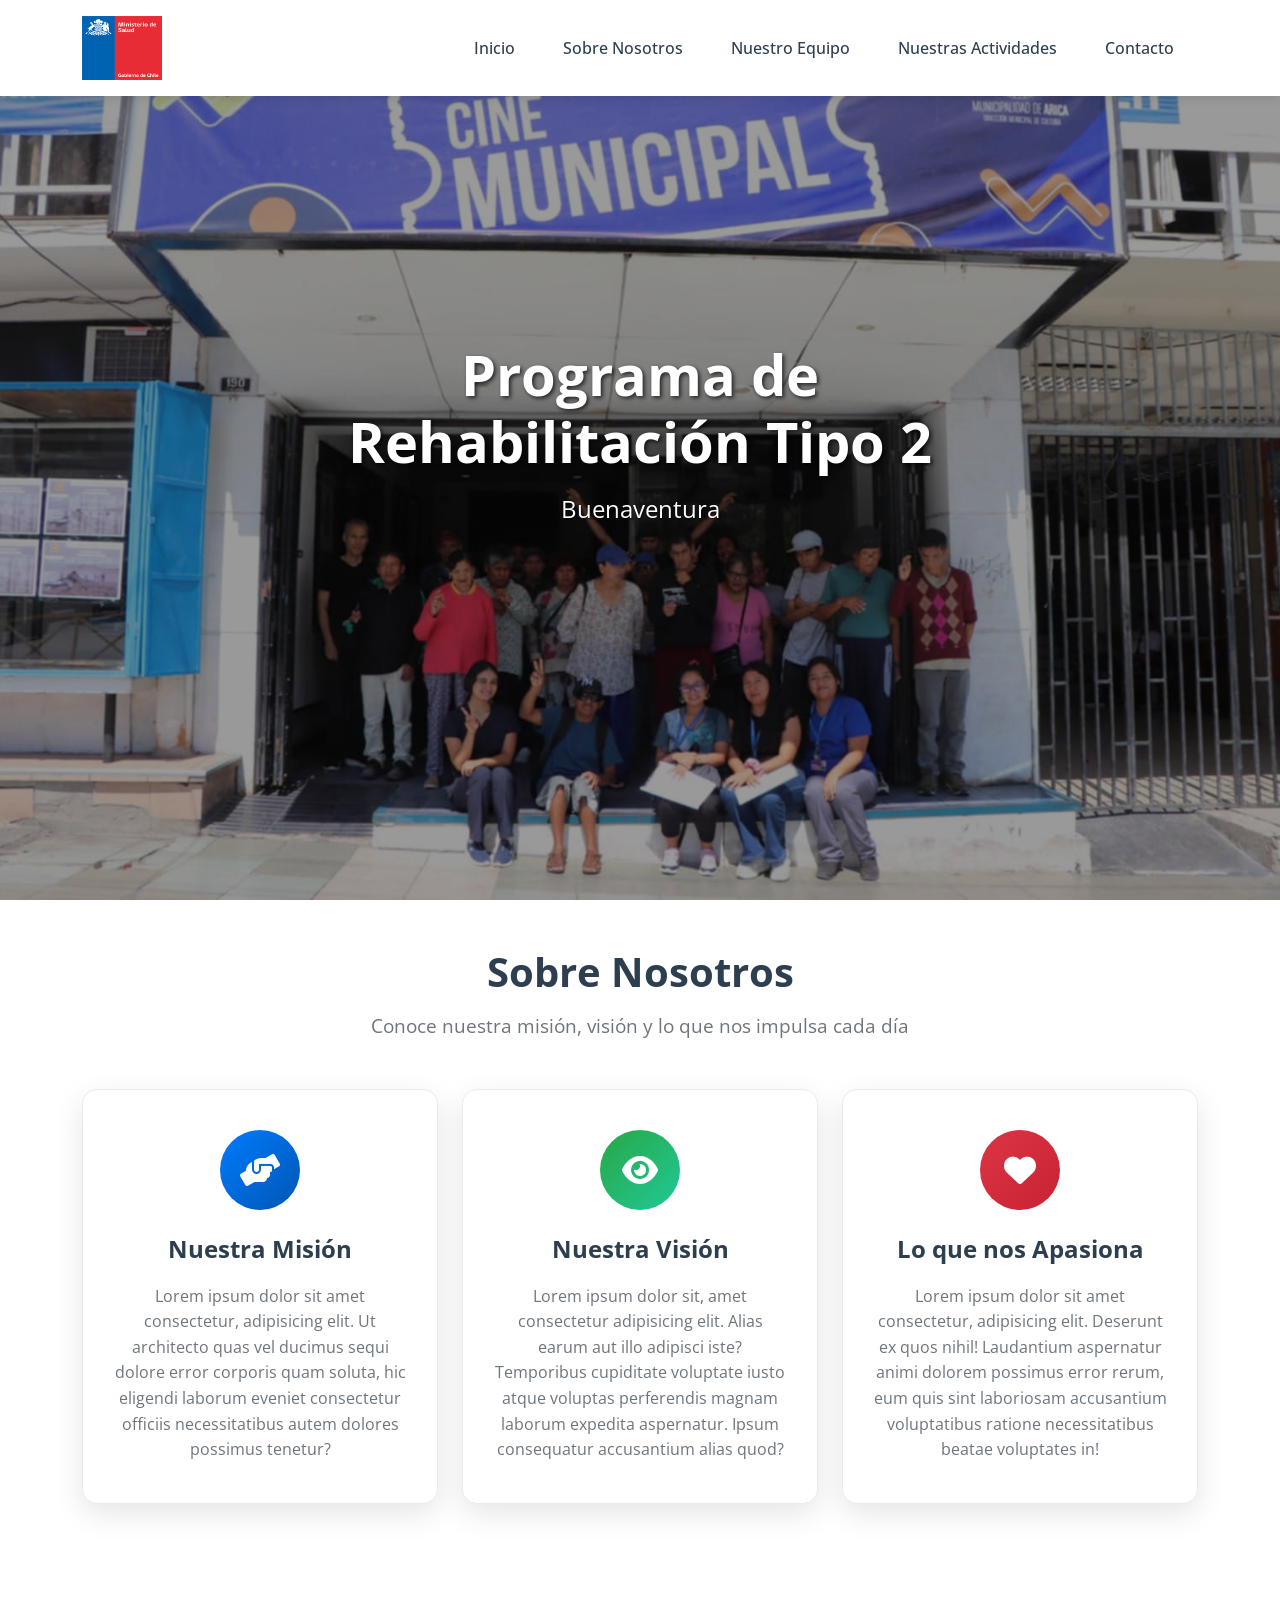
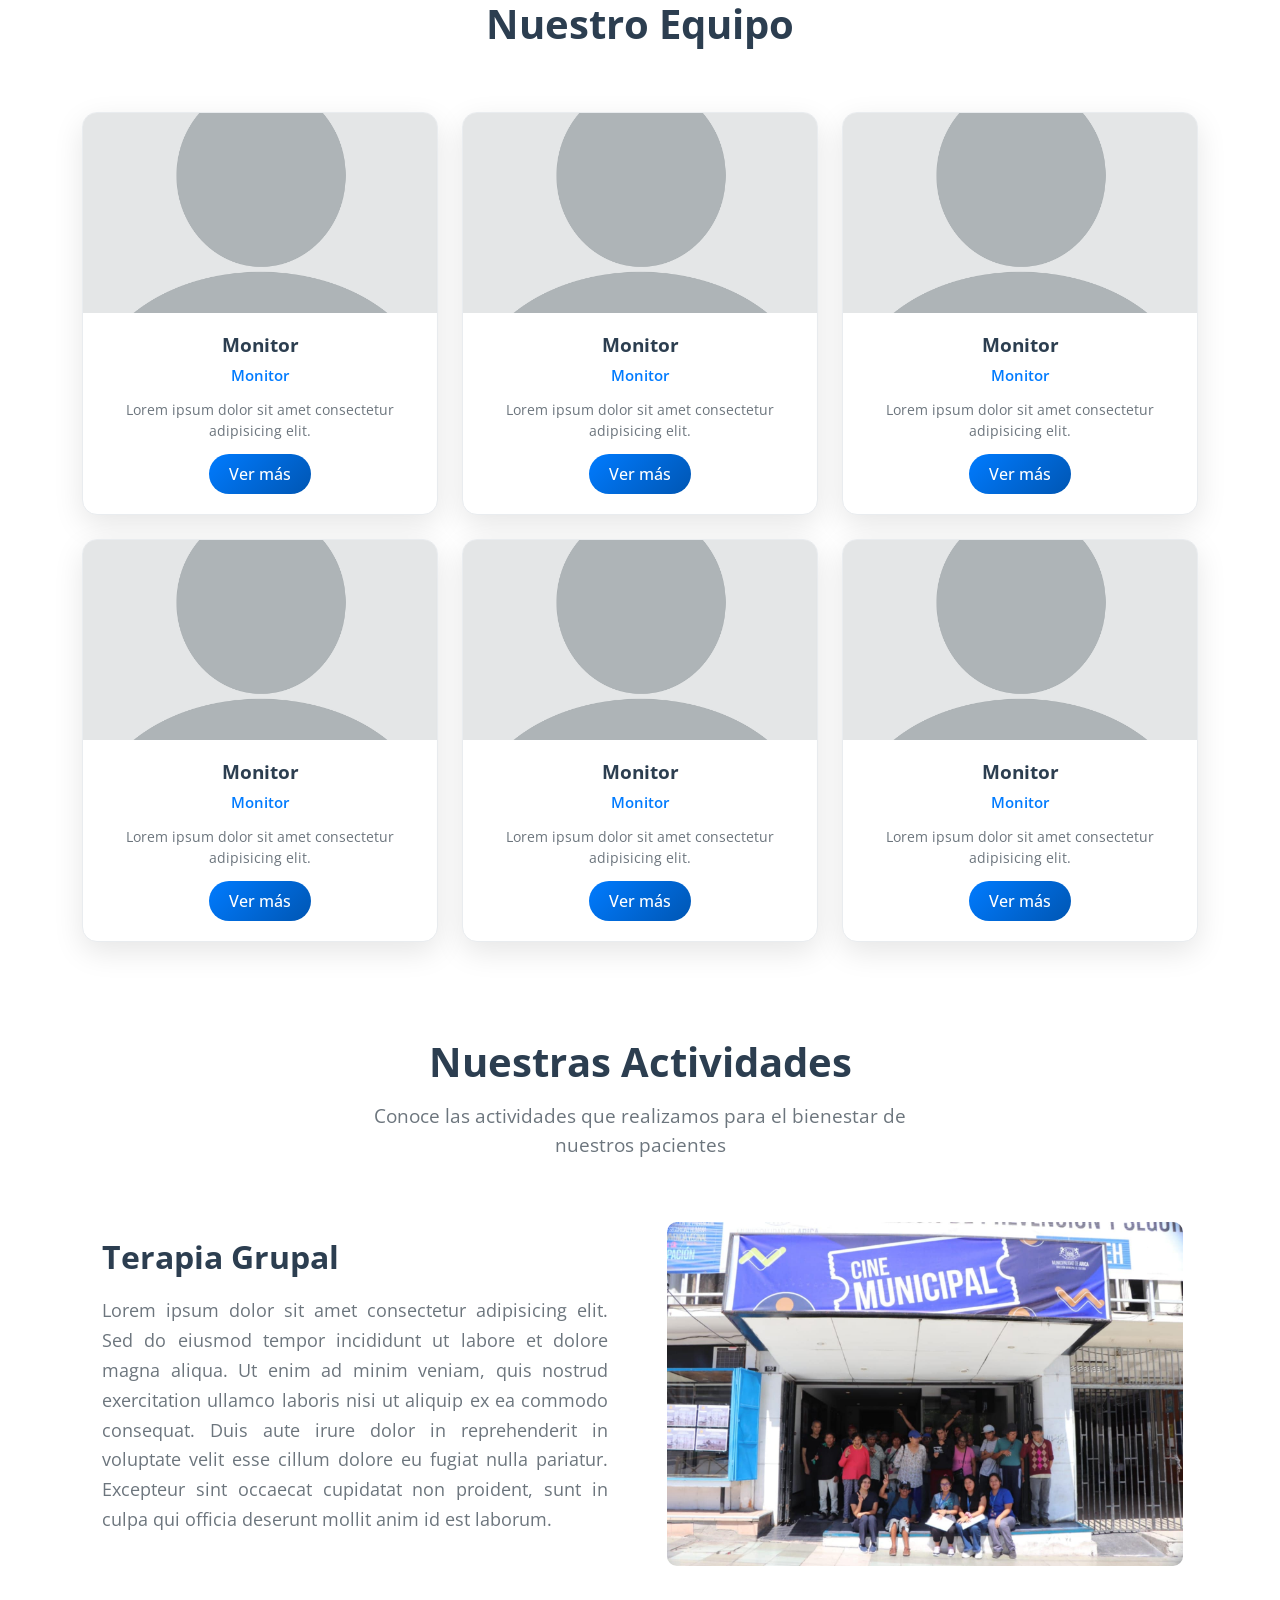
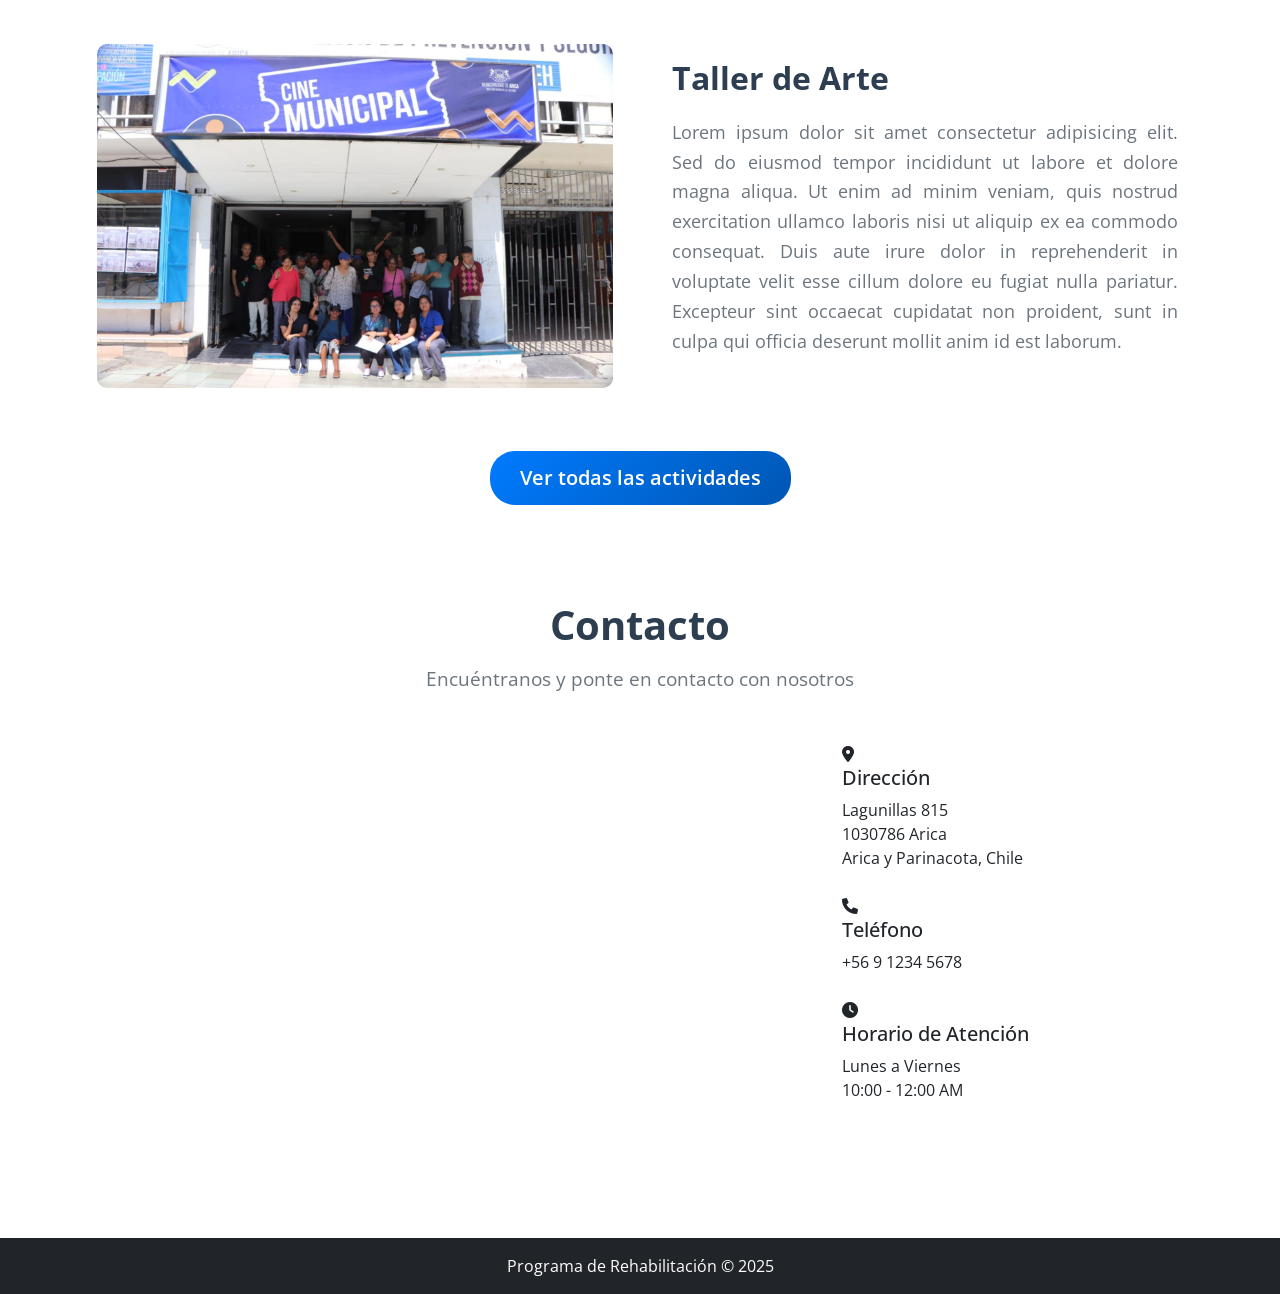
==== commit 484b262d: "v2" ====
--- a/index.html
+++ b/index.html
@@ -31,6 +31,7 @@
       integrity="sha256-20nQCchB9co0qIjJZRGuk2/Z9VM+kNiyxNV1lvTlZBo="
       crossorigin=""
     ></script>
+    <link rel="stylesheet" href="https://unpkg.com/aos@next/dist/aos.css" />
   </head>
   <body>
     <!-- Navbar -->
@@ -75,7 +76,6 @@
         </div>
       </div>
     </nav>
-
     <!-- Hero Section -->
     <section id="hero" class="hero-section">
       <div class="hero-content">
@@ -85,7 +85,12 @@
     </section>
 
     <!-- Sobre Nosotros Section -->
-    <section id="sobre" class="about-section py-5">
+    <section
+      id="sobre"
+      class="about-section py-5"
+      data-aos="zoom-in"
+      data-aos-duration="800"
+    >
       <div class="container">
         <div class="row text-center mb-5">
           <div class="col-12">
@@ -689,76 +694,6 @@
       </div>
     </section>
 
-    <!-- Contacto Section -->
-    <section id="contacto" class="contact-section py-5">
-      <div class="container">
-        <div class="row text-center mb-5">
-          <div class="col-12">
-            <h2 class="section-title">Contacto</h2>
-            <p class="section-subtitle">
-              Encuéntranos y ponte en contacto con nosotros
-            </p>
-          </div>
-        </div>
-
-        <div class="row g-4">
-          <div class="col-lg-8 col-md-12">
-            <div class="map-container">
-              <div
-                id="mapa"
-                style="height: 400px; border-radius: 10px; cursor: pointer"
-                onclick="abrirGoogleMaps()"
-              ></div>
-            </div>
-          </div>
-
-          <div class="col-lg-4 col-md-12">
-            <div class="contact-info">
-              <div class="contact-item mb-4">
-                <div class="contact-icon">
-                  <i class="fas fa-map-marker-alt"></i>
-                </div>
-                <div class="contact-details">
-                  <h5>Dirección</h5>
-                  <p>
-                    Lagunillas 815<br />1030786 Arica<br />Arica y Parinacota,
-                    Chile
-                  </p>
-                </div>
-              </div>
-
-              <div class="contact-item mb-4">
-                <div class="contact-icon">
-                  <i class="fas fa-phone"></i>
-                </div>
-                <div class="contact-details">
-                  <h5>Teléfono</h5>
-                  <p>+56 9 1234 5678</p>
-                </div>
-              </div>
-
-              <div class="contact-item mb-4">
-                <div class="contact-icon">
-                  <i class="fas fa-clock"></i>
-                </div>
-                <div class="contact-details">
-                  <h5>Horario de Atención</h5>
-                  <p>Lunes a Viernes<br />10:00 - 12:00 AM</p>
-                </div>
-              </div>
-            </div>
-          </div>
-        </div>
-      </div>
-    </section>
-
-    <!-- Footer -->
-    <footer class="footer bg-dark text-white text-center py-3">
-      <div class="container">
-        <p class="mb-0">Programa de Rehabilitación © 2025</p>
-      </div>
-    </footer>
-
     <!-- Image Modal -->
     <div
       class="modal fade"
@@ -799,6 +734,78 @@
         </div>
       </div>
     </div>
+    <!-- Contacto Section -->
+    <section id="contacto" class="contact-section py-5">
+      <div class="container">
+        <div class="row text-center mb-5">
+          <div class="col-12">
+            <h2 class="section-title">Contacto</h2>
+            <p class="section-subtitle">
+              Encuéntranos y ponte en contacto con nosotros
+            </p>
+          </div>
+        </div>
+
+        <div class="row g-4">
+          <div class="col-lg-8 col-md-12">
+            <div class="map-container">
+              <div
+                id="mapa"
+                style="height: 400px; border-radius: 10px; cursor: pointer"
+                onclick="abrirGoogleMaps()"
+              ></div>
+            </div>
+          </div>
+
+          <div class="col-lg-4 col-md-12">
+            <div class="contact-info">
+              <div class="contact-item mb-4">
+                <div class="contact-icon">
+                  <i class="fas fa-map-marker-alt"></i>
+                </div>
+                <div class="contact-details">
+                  <h5>Dirección</h5>
+                  <p>
+                    Lagunillas 815<br />1030786 Arica<br />Arica y Parinacota,
+                    Chile
+                  </p>
+                </div>
+              </div>
+
+              <div class="contact-item mb-4">
+                <div class="contact-icon">
+                  <i class="fas fa-phone"></i>
+                </div>
+                <div class="contact-details">
+                  <h5>Teléfono</h5>
+                  <p>+56 9 1234 5678</p>
+                </div>
+              </div>
+
+              <div class="contact-item mb-4">
+                <div class="contact-icon">
+                  <i class="fas fa-clock"></i>
+                </div>
+                <div class="contact-details">
+                  <h5>Horario de Atención</h5>
+                  <p>Lunes a Viernes<br />10:00 - 12:00 AM</p>
+                </div>
+              </div>
+            </div>
+          </div>
+        </div>
+      </div>
+    </section>
+    <!-- Footer -->
+    <footer class="footer bg-dark text-white text-center py-3 mt-5">
+      <div class="container">
+        <p class="mb-0">Programa de Rehabilitación © 2025</p>
+      </div>
+    </footer>
+    <script src="index.js"></script>
+    <script src="https://unpkg.com/aos@next/dist/aos.js"></script>
+    <script>
+      AOS.init();
+    </script>
   </body>
-  <script src="index.js"></script>
 </html>
--- a/style.css
+++ b/style.css
@@ -1,3 +1,14 @@
+@import url('https://fonts.googleapis.com/css2?family=Open+Sans:wght@300;400;500;600;700&display=swap');
+
+/* General Styles */
+* {
+  font-family: 'Open Sans', sans-serif;
+}
+
+body {
+  font-family: 'Open Sans', sans-serif;
+}
+
 /* Navbar Styles */
 .navbar {
   padding: 1rem 0;
@@ -111,7 +122,6 @@
 
 /* About Section Styles */
 .about-section {
-  background-color: #f8f9fa;
   padding: 80px 0;
 }
 
@@ -236,7 +246,6 @@
 
 /* Team Section Styles */
 .team-section {
-  background-color: #ffffff;
   padding: 80px 0;
 }
 
@@ -257,7 +266,7 @@
 
 .team-card .card-img-top {
   width: 100%;
-  height: 250px;
+  height: 200px;
   object-fit: cover;
   transition: transform 0.3s ease;
 }
@@ -267,27 +276,28 @@
 }
 
 .team-card .card-body {
-  padding: 25px;
+  padding: 20px;
   text-align: center;
 }
 
 .team-card .card-title {
-  font-size: 1.3rem;
+  font-size: 1.2rem;
   font-weight: bold;
   color: #2c3e50;
-  margin-bottom: 10px;
+  margin-bottom: 8px;
 }
 
 .team-card .card-text {
   color: #6c757d;
-  margin-bottom: 15px;
+  margin-bottom: 12px;
   line-height: 1.5;
+  font-size: 0.9rem;
 }
 
 .team-card .card-text:first-of-type {
   font-weight: 600;
   color: #007bff;
-  font-size: 1rem;
+  font-size: 0.95rem;
 }
 
 /* Button styles */
@@ -348,7 +358,7 @@
   .team-section {
     padding: 60px 0;
   }
-  
+
   .team-card {
     margin-bottom: 30px;
   }
@@ -370,7 +380,7 @@
   .team-card .card-title {
     font-size: 1.2rem;
   }
-  
+
   .team-card {
     margin-bottom: 25px;
   }
@@ -392,7 +402,7 @@
   .team-card .card-title {
     font-size: 1.3rem;
   }
-  
+
   .team-card .card-text {
     font-size: 0.95rem;
   }
@@ -400,7 +410,6 @@
 
 /* Activities Section Styles */
 .activities-section {
-  background-color: #f8f9fa;
   padding: 80px 0;
 }
 
@@ -458,11 +467,11 @@
   .activities-section {
     padding: 60px 0;
   }
-  
+
   .activity-item {
     margin-bottom: 50px;
   }
-  
+
   .activity-content {
     margin-bottom: 30px;
   }
@@ -484,7 +493,7 @@
   .activity-img {
     height: 150px;
   }
-  
+
   .activity-item {
     margin-bottom: 40px;
   }
@@ -498,11 +507,11 @@
   .activity-img {
     height: 120px;
   }
-  
+
   .activity-content {
     padding: 15px;
   }
-  
+
   .activity-gallery {
     padding: 15px;
   }
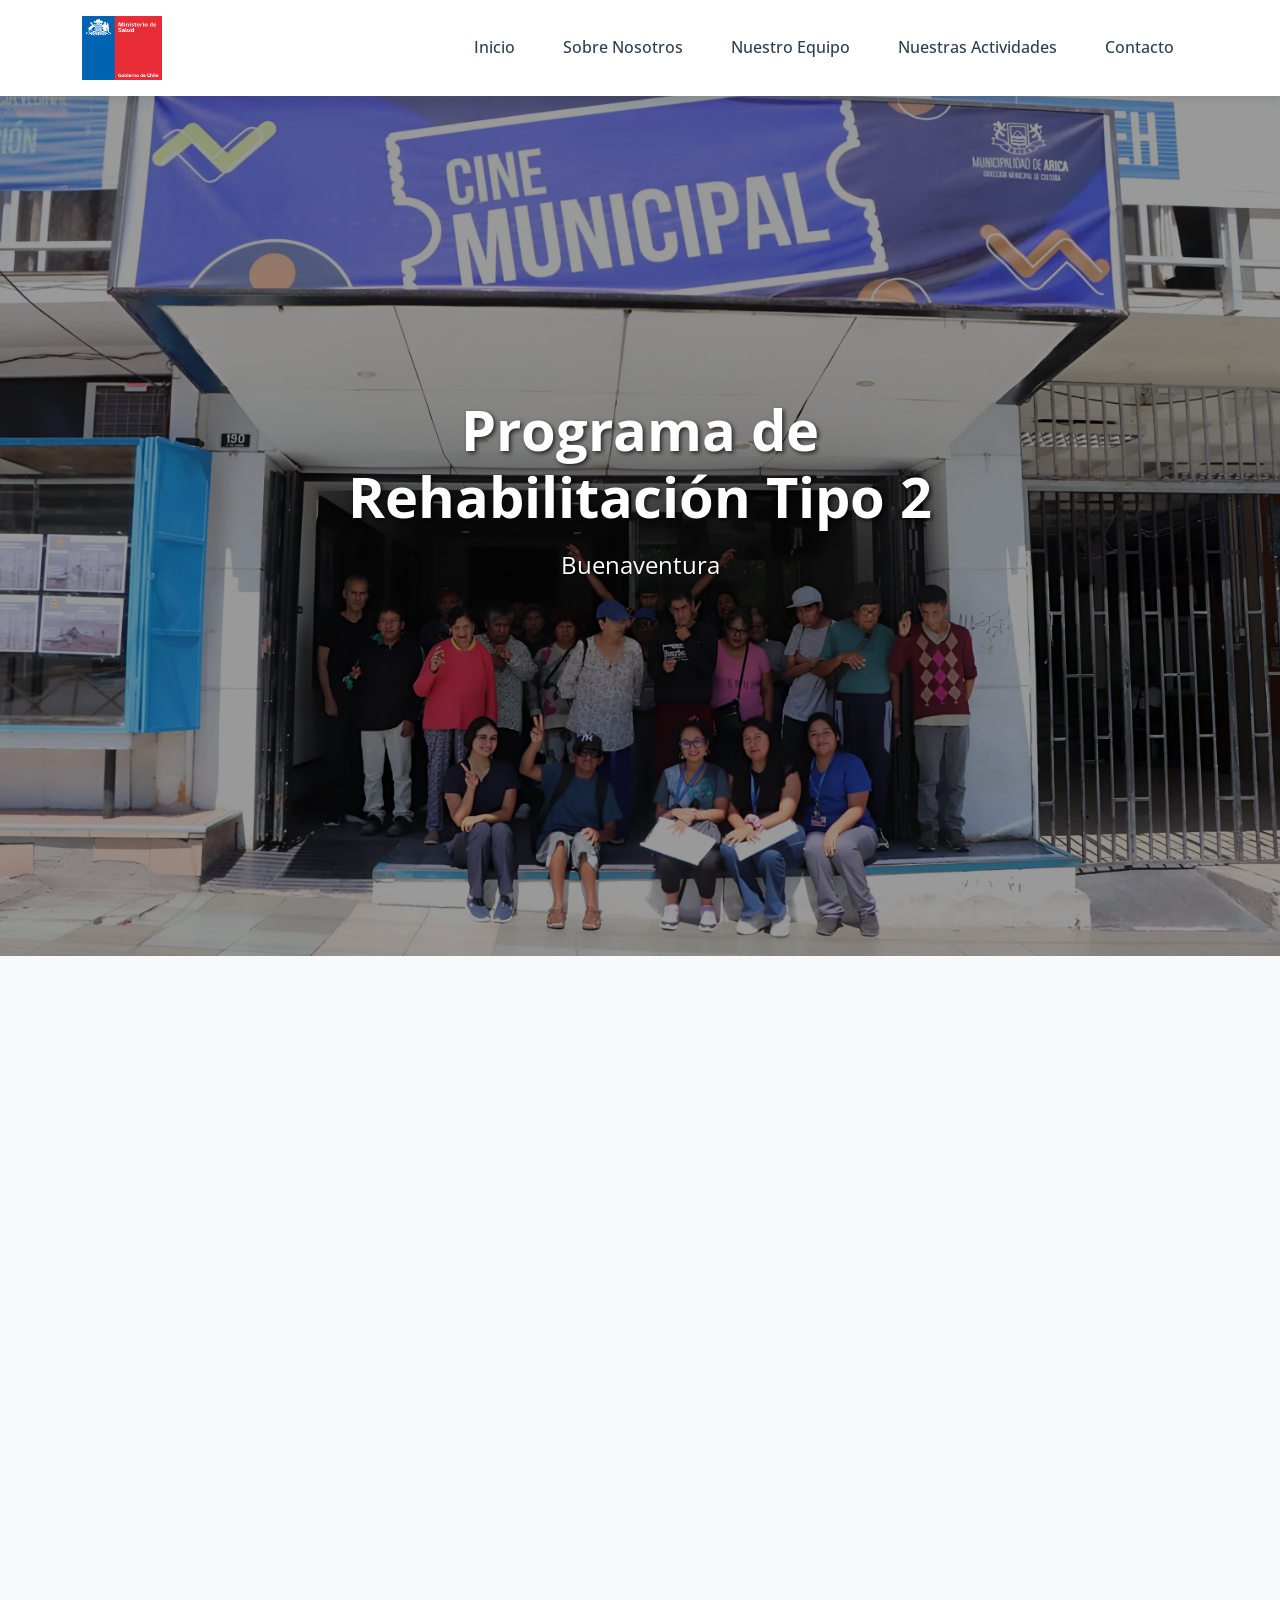
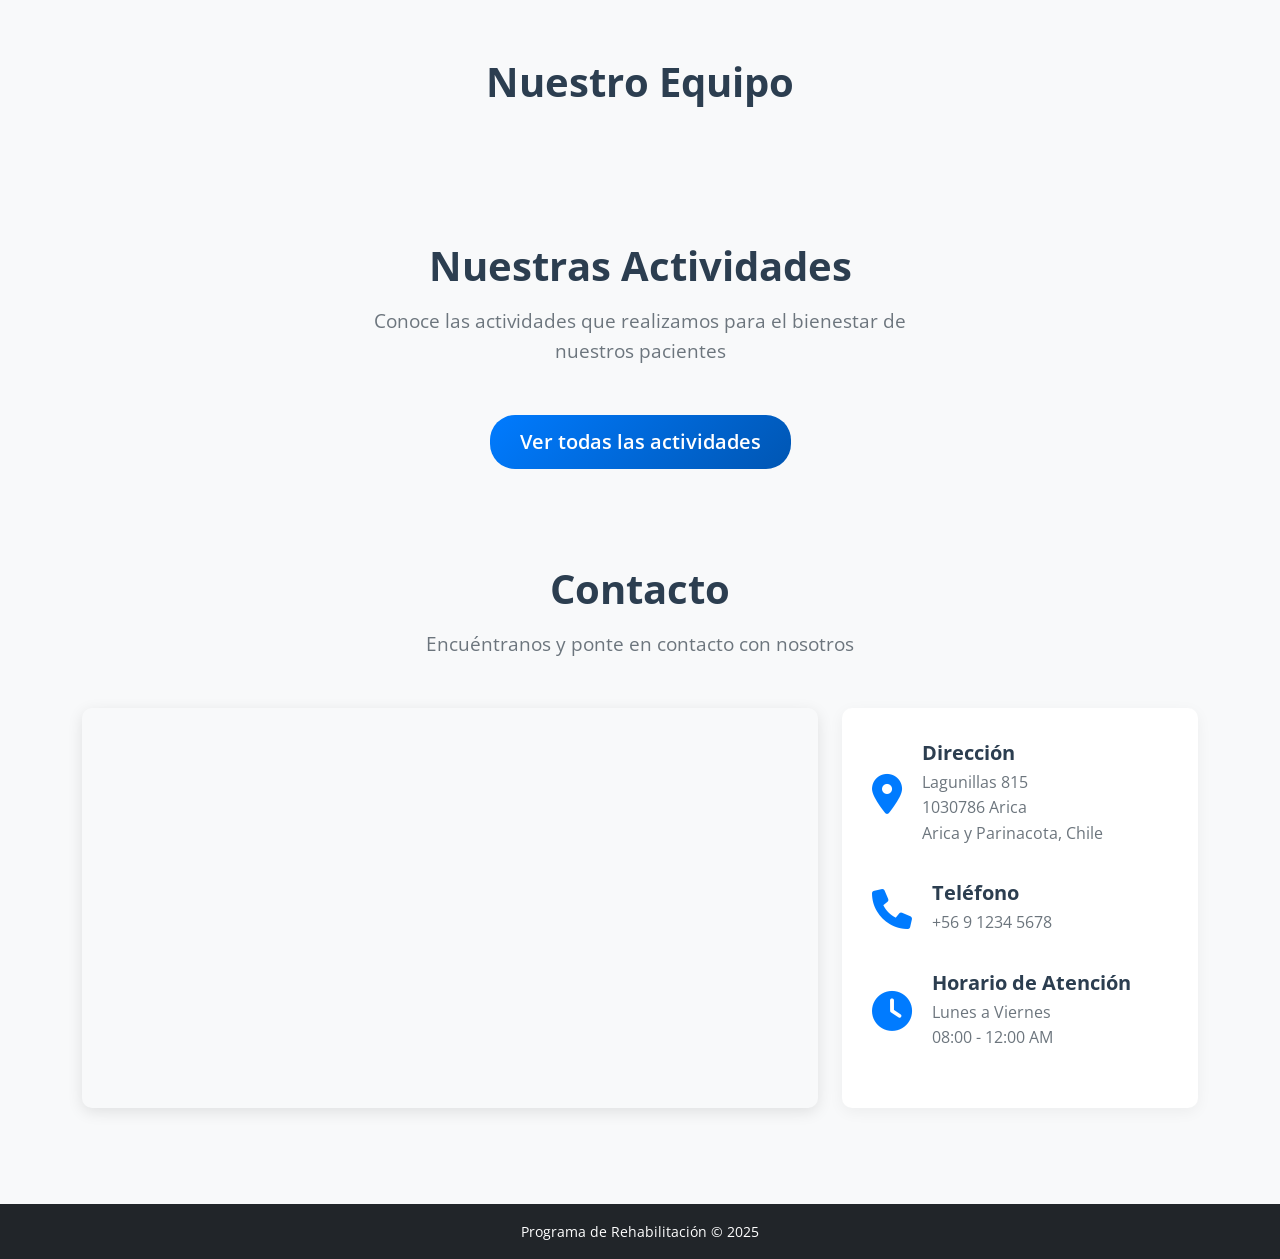
==== commit 76667e39: "V2" ====
--- a/index.html
+++ b/index.html
@@ -5,20 +5,17 @@
     <meta name="viewport" content="width=device-width, initial-scale=1.0" />
     <title>Programa de Rehabilitación Tipo 2 - Buenaventura</title>
     <link
+      rel="stylesheet"
       href="https://cdn.jsdelivr.net/npm/bootstrap@5.3.8/dist/css/bootstrap.min.css"
-      rel="stylesheet"
       integrity="sha384-sRIl4kxILFvY47J16cr9ZwB07vP4J8+LH7qKQnuqkuIAvNWLzeN8tE5YBujZqJLB"
       crossorigin="anonymous"
     />
-    <script
-      src="https://cdn.jsdelivr.net/npm/bootstrap@5.3.8/dist/js/bootstrap.bundle.min.js"
-      integrity="sha384-FKyoEForCGlyvwx9Hj09JcYn3nv7wiPVlz7YYwJrWVcXK/BmnVDxM+D2scQbITxI"
-      crossorigin="anonymous"
-    ></script>
-    <link rel="stylesheet" href="style.css" />
     <link
       rel="stylesheet"
       href="https://cdnjs.cloudflare.com/ajax/libs/font-awesome/6.0.0/css/all.min.css"
+      integrity="sha512-9usAa10IpyeD+sH5t4b6i/jSj9s9r/5s4a7C6Bv0n0G3/w88tK9p9n9t5F2g7b/n7L6f/V3E/3g8A1"
+      crossorigin="anonymous"
+      referrerpolicy="no-referrer"
     />
     <link
       rel="stylesheet"
@@ -26,15 +23,10 @@
       integrity="sha256-p4NxAoJBhIIN+hmNHrzRCf9tD/miZyoHS5obTRR9BMY="
       crossorigin=""
     />
-    <script
-      src="https://unpkg.com/leaflet@1.9.4/dist/leaflet.js"
-      integrity="sha256-20nQCchB9co0qIjJZRGuk2/Z9VM+kNiyxNV1lvTlZBo="
-      crossorigin=""
-    ></script>
     <link rel="stylesheet" href="https://unpkg.com/aos@next/dist/aos.css" />
+    <link rel="stylesheet" href="style.css" />
   </head>
   <body>
-    <!-- Navbar -->
     <nav class="navbar navbar-expand-lg navbar-light bg-light fixed-top">
       <div class="container">
         <img
@@ -44,8 +36,6 @@
           height="64"
           class="d-inline-block align-text-top"
         />
-        <!-- <a class="navbar-brand" href="#">PRT2</a> -->
-
         <button
           class="navbar-toggler"
           type="button"
@@ -54,7 +44,6 @@
         >
           <span class="navbar-toggler-icon"></span>
         </button>
-
         <div class="collapse navbar-collapse" id="navbarNav">
           <ul class="navbar-nav ms-auto">
             <li class="nav-item">
@@ -76,7 +65,7 @@
         </div>
       </div>
     </nav>
-    <!-- Hero Section -->
+
     <section id="hero" class="hero-section">
       <div class="hero-content">
         <h1 class="hero-title">Programa de Rehabilitación Tipo 2</h1>
@@ -84,7 +73,6 @@
       </div>
     </section>
 
-    <!-- Sobre Nosotros Section -->
     <section
       id="sobre"
       class="about-section py-5"
@@ -100,52 +88,61 @@
             </p>
           </div>
         </div>
-
         <div class="row g-4">
-          <!-- Nuestra Misión -->
           <div class="col-lg-4 col-md-6">
             <div class="about-card">
-              <div class="card-icon">
-                <i class="fas fa-hands-helping"></i>
+              <div class="card-icon icon-mission">
+                <svg xmlns="http://www.w3.org/2000/svg" viewBox="0 0 640 512">
+                  <!--!Font Awesome Free 5.15.4 by @fontawesome - https://fontawesome.com License - https://fontawesome.com/license/free Copyright 2025 Fonticons, Inc.-->
+                  <path
+                    d="M488 192H336v56c0 39.7-32.3 72-72 72s-72-32.3-72-72V126.4l-64.9 39C107.8 176.9 96 197.8 96 220.2v47.3l-80 46.2C.7 322.5-4.6 342.1 4.3 357.4l80 138.6c8.8 15.3 28.4 20.5 43.7 11.7L231.4 448H368c35.3 0 64-28.7 64-64h16c17.7 0 32-14.3 32-32v-64h8c13.3 0 24-10.7 24-24v-48c0-13.3-10.7-24-24-24zm147.7-37.4L555.7 16C546.9.7 527.3-4.5 512 4.3L408.6 64H306.4c-12 0-23.7 3.4-33.9 9.7L239 94.6c-9.4 5.8-15 16.1-15 27.1V248c0 22.1 17.9 40 40 40s40-17.9 40-40v-88h184c30.9 0 56 25.1 56 56v28.5l80-46.2c15.3-8.9 20.5-28.4 11.7-43.7z"
+                  />
+                </svg>
               </div>
               <h3 class="card-title">Nuestra Misión</h3>
               <p class="card-description">
-                Lorem ipsum dolor sit amet consectetur, adipisicing elit. Ut
-                architecto quas vel ducimus sequi dolore error corporis quam
-                soluta, hic eligendi laborum eveniet consectetur officiis
-                necessitatibus autem dolores possimus tenetur?
+                Lorem ipsum dolor, sit amet consectetur adipisicing elit. Animi,
+                cum. Ab maiores assumenda deleniti minus numquam! Facilis nobis,
+                corporis nesciunt, omnis repudiandae, quasi assumenda itaque
+                libero laboriosam ipsum debitis! Inventore?
               </p>
             </div>
           </div>
-
-          <!-- Nuestra Visión -->
           <div class="col-lg-4 col-md-6">
             <div class="about-card">
-              <div class="card-icon">
-                <i class="fas fa-eye"></i>
+              <div class="card-icon icon-vision">
+                <svg xmlns="http://www.w3.org/2000/svg" viewBox="0 0 640 640">
+                  <!--!Font Awesome Free 7.0.1 by @fontawesome - https://fontawesome.com License - https://fontawesome.com/license/free Copyright 2025 Fonticons, Inc.-->
+                  <path
+                    d="M320 96C239.2 96 174.5 132.8 127.4 176.6C80.6 220.1 49.3 272 34.4 307.7C31.1 315.6 31.1 324.4 34.4 332.3C49.3 368 80.6 420 127.4 463.4C174.5 507.1 239.2 544 320 544C400.8 544 465.5 507.2 512.6 463.4C559.4 419.9 590.7 368 605.6 332.3C608.9 324.4 608.9 315.6 605.6 307.7C590.7 272 559.4 220 512.6 176.6C465.5 132.9 400.8 96 320 96zM176 320C176 240.5 240.5 176 320 176C399.5 176 464 240.5 464 320C464 399.5 399.5 464 320 464C240.5 464 176 399.5 176 320zM320 256C320 291.3 291.3 320 256 320C244.5 320 233.7 317 224.3 311.6C223.3 322.5 224.2 333.7 227.2 344.8C240.9 396 293.6 426.4 344.8 412.7C396 399 426.4 346.3 412.7 295.1C400.5 249.4 357.2 220.3 311.6 224.3C316.9 233.6 320 244.4 320 256z"
+                  />
+                </svg>
               </div>
               <h3 class="card-title">Nuestra Visión</h3>
               <p class="card-description">
-                Lorem ipsum dolor sit, amet consectetur adipisicing elit. Alias
-                earum aut illo adipisci iste? Temporibus cupiditate voluptate
-                iusto atque voluptas perferendis magnam laborum expedita
-                aspernatur. Ipsum consequatur accusantium alias quod?
+                Lorem ipsum, dolor sit amet consectetur adipisicing elit. Rem
+                totam nesciunt ut, perspiciatis alias ad! Nam ratione ab
+                inventore incidunt nihil, vitae id quidem optio obcaecati ex
+                expedita explicabo enim!
               </p>
             </div>
           </div>
-
-          <!-- Lo que nos Apasiona -->
           <div class="col-lg-4 col-md-12">
             <div class="about-card">
-              <div class="card-icon">
-                <i class="fas fa-heart"></i>
+              <div class="card-icon icon-passion">
+                <svg xmlns="http://www.w3.org/2000/svg" viewBox="0 0 640 640">
+                  <!--!Font Awesome Free 7.0.1 by @fontawesome - https://fontawesome.com License - https://fontawesome.com/license/free Copyright 2025 Fonticons, Inc.-->
+                  <path
+                    d="M305 151.1L320 171.8L335 151.1C360 116.5 400.2 96 442.9 96C516.4 96 576 155.6 576 229.1L576 231.7C576 343.9 436.1 474.2 363.1 529.9C350.7 539.3 335.5 544 320 544C304.5 544 289.2 539.4 276.9 529.9C203.9 474.2 64 343.9 64 231.7L64 229.1C64 155.6 123.6 96 197.1 96C239.8 96 280 116.5 305 151.1z"
+                  />
+                </svg>
               </div>
               <h3 class="card-title">Lo que nos Apasiona</h3>
               <p class="card-description">
-                Lorem ipsum dolor sit amet consectetur, adipisicing elit.
-                Deserunt ex quos nihil! Laudantium aspernatur animi dolorem
-                possimus error rerum, eum quis sint laboriosam accusantium
-                voluptatibus ratione necessitatibus beatae voluptates in!
+                Lorem ipsum dolor sit amet consectetur adipisicing elit. Quo qui
+                vitae dolorem, quaerat eos veniam repudiandae! Dolores,
+                architecto, voluptatibus explicabo possimus optio fugit
+                exercitationem, porro molestiae aspernatur ad aperiam doloribus.
               </p>
             </div>
           </div>
@@ -153,7 +150,6 @@
       </div>
     </section>
 
-    <!-- Nuestro Equipo -->
     <section id="equipo" class="team-section py-5">
       <div class="container">
         <div class="row text-center mb-5">
@@ -161,455 +157,52 @@
             <h2 class="section-title">Nuestro Equipo</h2>
           </div>
         </div>
-
-        <div class="row g-4">
-          <!-- Card 1 -->
-          <div class="col-lg-4 col-md-6 col-sm-12">
-            <div class="team-card">
-              <img
-                src="assets/img/profile.webp"
-                alt="John Doe"
-                class="card-img-top"
-              />
-              <div class="card-body">
-                <h5 class="card-title">Monitor</h5>
-                <p class="card-text">Monitor</p>
-                <p class="card-text">
-                  Lorem ipsum dolor sit amet consectetur adipisicing elit.
-                </p>
-                <a
-                  href="#"
-                  class="btn btn-primary"
-                  data-bs-toggle="modal"
-                  data-bs-target="#teamCard1"
-                  >Ver más</a
-                >
-              </div>
-            </div>
-          </div>
-
-          <!-- Card 2 -->
-          <div class="col-lg-4 col-md-6 col-sm-12">
-            <div class="team-card">
-              <img
-                src="assets/img/profile.webp"
-                alt="Jane Doe"
-                class="card-img-top"
-              />
-              <div class="card-body">
-                <h5 class="card-title">Monitor</h5>
-                <p class="card-text">Monitor</p>
-                <p class="card-text">
-                  Lorem ipsum dolor sit amet consectetur adipisicing elit.
-                </p>
-                <a
-                  href="#"
-                  class="btn btn-primary"
-                  data-bs-toggle="modal"
-                  data-bs-target="#teamCard2"
-                  >Ver más</a
-                >
-              </div>
-            </div>
-          </div>
-
-          <!-- Card 3 -->
-          <div class="col-lg-4 col-md-6 col-sm-12">
-            <div class="team-card">
-              <img
-                src="assets/img/profile.webp"
-                alt="Dr. María González"
-                class="card-img-top"
-              />
-              <div class="card-body">
-                <h5 class="card-title">Monitor</h5>
-                <p class="card-text">Monitor</p>
-                <p class="card-text">
-                  Lorem ipsum dolor sit amet consectetur adipisicing elit.
-                </p>
-                <a
-                  href="#"
-                  class="btn btn-primary"
-                  data-bs-toggle="modal"
-                  data-bs-target="#teamCard3"
-                  >Ver más</a
-                >
-              </div>
-            </div>
-          </div>
-
-          <!-- Card 4 -->
-          <div class="col-lg-4 col-md-6 col-sm-12">
-            <div class="team-card">
-              <img
-                src="assets/img/profile.webp"
-                alt="Carlos Mendoza"
-                class="card-img-top"
-              />
-              <div class="card-body">
-                <h5 class="card-title">Monitor</h5>
-                <p class="card-text">Monitor</p>
-                <p class="card-text">
-                  Lorem ipsum dolor sit amet consectetur adipisicing elit.
-                </p>
-                <a
-                  href="#"
-                  class="btn btn-primary"
-                  data-bs-toggle="modal"
-                  data-bs-target="#teamCard4"
-                  >Ver más</a
-                >
-              </div>
-            </div>
-          </div>
-
-          <!-- Card 5 -->
-          <div class="col-lg-4 col-md-6 col-sm-12">
-            <div class="team-card">
-              <img
-                src="assets/img/profile.webp"
-                alt="Ana Rodríguez"
-                class="card-img-top"
-              />
-              <div class="card-body">
-                <h5 class="card-title">Monitor</h5>
-                <p class="card-text">Monitor</p>
-                <p class="card-text">
-                  Lorem ipsum dolor sit amet consectetur adipisicing elit.
-                </p>
-                <a
-                  href="#"
-                  class="btn btn-primary"
-                  data-bs-toggle="modal"
-                  data-bs-target="#teamCard5"
-                  >Ver más</a
-                >
-              </div>
-            </div>
-          </div>
-
-          <!-- Card 6 -->
-          <div class="col-lg-4 col-md-6 col-sm-12">
-            <div class="team-card">
-              <img
-                src="assets/img/profile.webp"
-                alt="Dr. Roberto Silva"
-                class="card-img-top"
-              />
-              <div class="card-body">
-                <h5 class="card-title">Monitor</h5>
-                <p class="card-text">Monitor</p>
-                <p class="card-text">
-                  Lorem ipsum dolor sit amet consectetur adipisicing elit.
-                </p>
-                <a
-                  href="#"
-                  class="btn btn-primary"
-                  data-bs-toggle="modal"
-                  data-bs-target="#teamCard6"
-                  >Ver más</a
-                >
-              </div>
-            </div>
-          </div>
-
-          <!-- Modals -->
-          <div
-            class="modal fade"
-            id="teamCard1"
-            tabindex="-1"
-            aria-labelledby="teamCard1Label"
-            aria-hidden="true"
-          >
-            <div class="modal-dialog">
-              <div class="modal-content">
-                <div class="modal-header">
-                  <button
-                    type="button"
-                    class="btn-close"
-                    data-bs-dismiss="modal"
-                    aria-label="Close"
-                  ></button>
-                </div>
-                <div class="modal-body text-center">
-                  <img
-                    src="assets/img/profile.webp"
-                    alt="Monitor"
-                    class="img-fluid mb-3"
-                    style="max-width: 200px; border-radius: 10px"
-                  />
-                  <h4 class="mb-2">Monitor</h4>
-                  <p class="text-muted mb-3"><strong>Monitor</strong></p>
-                  <p class="text-start">
-                    Lorem ipsum dolor sit amet consectetur adipisicing elit. Sed
-                    do eiusmod tempor incididunt ut labore et dolore magna
-                    aliqua. Ut enim ad minim veniam, quis nostrud exercitation
-                    ullamco laboris nisi ut aliquip ex ea commodo consequat.
-                    Duis aute irure dolor in reprehenderit in voluptate velit
-                    esse cillum dolore eu fugiat nulla pariatur.
-                  </p>
-                </div>
-                <div class="modal-footer">
-                  <button
-                    type="button"
-                    class="btn btn-secondary"
-                    data-bs-dismiss="modal"
-                  >
-                    Cerrar
-                  </button>
-                </div>
-              </div>
-            </div>
-          </div>
-
-          <div
-            class="modal fade"
-            id="teamCard2"
-            tabindex="-1"
-            aria-labelledby="teamCard2Label"
-            aria-hidden="true"
-          >
-            <div class="modal-dialog">
-              <div class="modal-content">
-                <div class="modal-header">
-                  <button
-                    type="button"
-                    class="btn-close"
-                    data-bs-dismiss="modal"
-                    aria-label="Close"
-                  ></button>
-                </div>
-                <div class="modal-body text-center">
-                  <img
-                    src="assets/img/profile.webp"
-                    alt="Monitor"
-                    class="img-fluid mb-3"
-                    style="max-width: 200px; border-radius: 10px"
-                  />
-                  <h4 class="mb-2">Monitor</h4>
-                  <p class="text-muted mb-3"><strong>Monitor</strong></p>
-                  <p class="text-start">
-                    Lorem ipsum dolor sit amet consectetur adipisicing elit. Sed
-                    do eiusmod tempor incididunt ut labore et dolore magna
-                    aliqua. Ut enim ad minim veniam, quis nostrud exercitation
-                    ullamco laboris nisi ut aliquip ex ea commodo consequat.
-                    Duis aute irure dolor in reprehenderit in voluptate velit
-                    esse cillum dolore eu fugiat nulla pariatur.
-                  </p>
-                </div>
-                <div class="modal-footer">
-                  <button
-                    type="button"
-                    class="btn btn-secondary"
-                    data-bs-dismiss="modal"
-                  >
-                    Cerrar
-                  </button>
-                </div>
-              </div>
-            </div>
-          </div>
-
-          <!-- Modal Card 3 -->
-          <div
-            class="modal fade"
-            id="teamCard3"
-            tabindex="-1"
-            aria-labelledby="teamCard3Label"
-            aria-hidden="true"
-          >
-            <div class="modal-dialog">
-              <div class="modal-content">
-                <div class="modal-header">
-                  <button
-                    type="button"
-                    class="btn-close"
-                    data-bs-dismiss="modal"
-                    aria-label="Close"
-                  ></button>
-                </div>
-                <div class="modal-body text-center">
-                  <img
-                    src="assets/img/profile.webp"
-                    alt="Monitor"
-                    class="img-fluid mb-3"
-                    style="max-width: 200px; border-radius: 10px"
-                  />
-                  <h4 class="mb-2">Monitor</h4>
-                  <p class="text-muted mb-3"><strong>Monitor</strong></p>
-                  <p class="text-start">
-                    Lorem ipsum dolor sit amet consectetur adipisicing elit. Sed
-                    do eiusmod tempor incididunt ut labore et dolore magna
-                    aliqua. Ut enim ad minim veniam, quis nostrud exercitation
-                    ullamco laboris nisi ut aliquip ex ea commodo consequat.
-                    Duis aute irure dolor in reprehenderit in voluptate velit
-                    esse cillum dolore eu fugiat nulla pariatur.
-                  </p>
-                </div>
-                <div class="modal-footer">
-                  <button
-                    type="button"
-                    class="btn btn-secondary"
-                    data-bs-dismiss="modal"
-                  >
-                    Cerrar
-                  </button>
-                </div>
-              </div>
-            </div>
-          </div>
-
-          <!-- Modal Card 4 -->
-          <div
-            class="modal fade"
-            id="teamCard4"
-            tabindex="-1"
-            aria-labelledby="teamCard4Label"
-            aria-hidden="true"
-          >
-            <div class="modal-dialog">
-              <div class="modal-content">
-                <div class="modal-header">
-                  <button
-                    type="button"
-                    class="btn-close"
-                    data-bs-dismiss="modal"
-                    aria-label="Close"
-                  ></button>
-                </div>
-                <div class="modal-body text-center">
-                  <img
-                    src="assets/img/profile.webp"
-                    alt="Monitor"
-                    class="img-fluid mb-3"
-                    style="max-width: 200px; border-radius: 10px"
-                  />
-                  <h4 class="mb-2">Monitor</h4>
-                  <p class="text-muted mb-3"><strong>Monitor</strong></p>
-                  <p class="text-start">
-                    Lorem ipsum dolor sit amet consectetur adipisicing elit. Sed
-                    do eiusmod tempor incididunt ut labore et dolore magna
-                    aliqua. Ut enim ad minim veniam, quis nostrud exercitation
-                    ullamco laboris nisi ut aliquip ex ea commodo consequat.
-                    Duis aute irure dolor in reprehenderit in voluptate velit
-                    esse cillum dolore eu fugiat nulla pariatur.
-                  </p>
-                </div>
-                <div class="modal-footer">
-                  <button
-                    type="button"
-                    class="btn btn-secondary"
-                    data-bs-dismiss="modal"
-                  >
-                    Cerrar
-                  </button>
-                </div>
-              </div>
-            </div>
-          </div>
-
-          <!-- Modal Card 5 -->
-          <div
-            class="modal fade"
-            id="teamCard5"
-            tabindex="-1"
-            aria-labelledby="teamCard5Label"
-            aria-hidden="true"
-          >
-            <div class="modal-dialog">
-              <div class="modal-content">
-                <div class="modal-header">
-                  <button
-                    type="button"
-                    class="btn-close"
-                    data-bs-dismiss="modal"
-                    aria-label="Close"
-                  ></button>
-                </div>
-                <div class="modal-body text-center">
-                  <img
-                    src="assets/img/profile.webp"
-                    alt="Monitor"
-                    class="img-fluid mb-3"
-                    style="max-width: 200px; border-radius: 10px"
-                  />
-                  <h4 class="mb-2">Monitor</h4>
-                  <p class="text-muted mb-3"><strong>Monitor</strong></p>
-                  <p class="text-start">
-                    Lorem ipsum dolor sit amet consectetur adipisicing elit. Sed
-                    do eiusmod tempor incididunt ut labore et dolore magna
-                    aliqua. Ut enim ad minim veniam, quis nostrud exercitation
-                    ullamco laboris nisi ut aliquip ex ea commodo consequat.
-                    Duis aute irure dolor in reprehenderit in voluptate velit
-                    esse cillum dolore eu fugiat nulla pariatur.
-                  </p>
-                </div>
-                <div class="modal-footer">
-                  <button
-                    type="button"
-                    class="btn btn-secondary"
-                    data-bs-dismiss="modal"
-                  >
-                    Cerrar
-                  </button>
-                </div>
-              </div>
-            </div>
-          </div>
-
-          <!-- Modal Card 6 -->
-          <div
-            class="modal fade"
-            id="teamCard6"
-            tabindex="-1"
-            aria-labelledby="teamCard6Label"
-            aria-hidden="true"
-          >
-            <div class="modal-dialog">
-              <div class="modal-content">
-                <div class="modal-header">
-                  <button
-                    type="button"
-                    class="btn-close"
-                    data-bs-dismiss="modal"
-                    aria-label="Close"
-                  ></button>
-                </div>
-                <div class="modal-body text-center">
-                  <img
-                    src="assets/img/profile.webp"
-                    alt="Monitor"
-                    class="img-fluid mb-3"
-                    style="max-width: 200px; border-radius: 10px"
-                  />
-                  <h4 class="mb-2">Monitor</h4>
-                  <p class="text-muted mb-3"><strong>Monitor</strong></p>
-                  <p class="text-start">
-                    Lorem ipsum dolor sit amet consectetur adipisicing elit. Sed
-                    do eiusmod tempor incididunt ut labore et dolore magna
-                    aliqua. Ut enim ad minim veniam, quis nostrud exercitation
-                    ullamco laboris nisi ut aliquip ex ea commodo consequat.
-                    Duis aute irure dolor in reprehenderit in voluptate velit
-                    esse cillum dolore eu fugiat nulla pariatur.
-                  </p>
-                </div>
-                <div class="modal-footer">
-                  <button
-                    type="button"
-                    class="btn btn-secondary"
-                    data-bs-dismiss="modal"
-                  >
-                    Cerrar
-                  </button>
-                </div>
-              </div>
-            </div>
-          </div>
-        </div>
-      </div>
-    </section>
-
-    <!-- Nuestras Actividades -->
+        <div class="row g-4 justify-content-center" id="team-container"></div>
+      </div>
+    </section>
+
+    <div
+      class="modal fade"
+      id="teamModal"
+      tabindex="-1"
+      aria-labelledby="teamModalLabel"
+      aria-hidden="true"
+    >
+      <div class="modal-dialog modal-dialog-centered">
+        <div class="modal-content">
+          <div class="modal-header">
+            <button
+              type="button"
+              class="btn-close"
+              data-bs-dismiss="modal"
+              aria-label="Cerrar"
+            ></button>
+          </div>
+          <div class="modal-body text-center">
+            <img
+              id="modalTeamImage"
+              src=""
+              alt="Foto del miembro del equipo"
+              class="img-fluid mb-3 rounded-circle"
+              style="max-width: 200px"
+            />
+            <h5 class="modal-title" id="modalTeamName"></h5>
+            <p id="modalTeamRole" class="text-muted mb-3"></p>
+            <p id="modalTeamDescription" class="text-start"></p>
+          </div>
+          <div class="modal-footer">
+            <button
+              type="button"
+              class="btn btn-secondary"
+              data-bs-dismiss="modal"
+            >
+              Cerrar
+            </button>
+          </div>
+        </div>
+      </div>
+    </div>
+
     <section id="actividades" class="activities-section py-5">
       <div class="container">
         <div class="row text-center mb-5">
@@ -621,71 +214,7 @@
             </p>
           </div>
         </div>
-
-        <!-- Actividad 1 -->
-        <div class="row activity-item mb-5">
-          <div class="col-lg-6 col-md-12">
-            <div class="activity-content">
-              <h3 class="activity-title">Terapia Grupal</h3>
-              <p class="activity-description">
-                Lorem ipsum dolor sit amet consectetur adipisicing elit. Sed do
-                eiusmod tempor incididunt ut labore et dolore magna aliqua. Ut
-                enim ad minim veniam, quis nostrud exercitation ullamco laboris
-                nisi ut aliquip ex ea commodo consequat. Duis aute irure dolor
-                in reprehenderit in voluptate velit esse cillum dolore eu fugiat
-                nulla pariatur. Excepteur sint occaecat cupidatat non proident,
-                sunt in culpa qui officia deserunt mollit anim id est laborum.
-              </p>
-            </div>
-          </div>
-          <div class="col-lg-6 col-md-12">
-            <div class="activity-gallery">
-              <div class="single-image-container">
-                <img
-                  src="assets/img/1000219230.jpg"
-                  alt="Actividad 1"
-                  class="img-fluid activity-img"
-                  data-bs-toggle="modal"
-                  data-bs-target="#imageModal"
-                  onclick="openImageModal('actividad1')"
-                />
-              </div>
-            </div>
-          </div>
-        </div>
-
-        <!-- Actividad 2 -->
-        <div class="row activity-item mb-5">
-          <div class="col-lg-6 col-md-12 order-lg-2">
-            <div class="activity-content">
-              <h3 class="activity-title">Taller de Arte</h3>
-              <p class="activity-description">
-                Lorem ipsum dolor sit amet consectetur adipisicing elit. Sed do
-                eiusmod tempor incididunt ut labore et dolore magna aliqua. Ut
-                enim ad minim veniam, quis nostrud exercitation ullamco laboris
-                nisi ut aliquip ex ea commodo consequat. Duis aute irure dolor
-                in reprehenderit in voluptate velit esse cillum dolore eu fugiat
-                nulla pariatur. Excepteur sint occaecat cupidatat non proident,
-                sunt in culpa qui officia deserunt mollit anim id est laborum.
-              </p>
-            </div>
-          </div>
-          <div class="col-lg-6 col-md-12 order-lg-1">
-            <div class="activity-gallery">
-              <div class="single-image-container">
-                <img
-                  src="assets/img/1000219230.jpg"
-                  alt="Actividad 2"
-                  class="img-fluid activity-img"
-                  data-bs-toggle="modal"
-                  data-bs-target="#imageModal"
-                  onclick="openImageModal('actividad2')"
-                />
-              </div>
-            </div>
-          </div>
-        </div>
-
+        <div id="activities-container"></div>
         <div class="text-center mt-5">
           <a href="actividades.html" class="btn btn-primary btn-lg"
             >Ver todas las actividades</a
@@ -694,7 +223,6 @@
       </div>
     </section>
 
-    <!-- Image Modal -->
     <div
       class="modal fade"
       id="imageModal"
@@ -702,39 +230,54 @@
       aria-labelledby="imageModalLabel"
       aria-hidden="true"
     >
-      <div class="modal-dialog modal-lg modal-dialog-centered">
+      <div class="modal-dialog modal-xl modal-dialog-centered">
         <div class="modal-content">
           <div class="modal-header">
             <button
               type="button"
               class="btn-close"
               data-bs-dismiss="modal"
-              aria-label="Close"
+              aria-label="Cerrar galería"
             ></button>
           </div>
           <div class="modal-body text-center">
             <div class="image-container position-relative">
-              <img id="modalImage" src="" alt="" />
+              <img
+                id="modalImage"
+                src=""
+                alt="Imagen de la actividad"
+                class="img-fluid"
+              />
               <button
                 class="btn btn-light position-absolute top-50 start-0 translate-middle-y ms-3"
                 id="prevBtn"
-                onclick="navigateImage(-1)"
+                aria-label="Imagen anterior"
               >
-                <i class="fas fa-chevron-left"></i>
+                <svg xmlns="http://www.w3.org/2000/svg" viewBox="0 0 640 640">
+                  <!--!Font Awesome Free 7.0.1 by @fontawesome - https://fontawesome.com License - https://fontawesome.com/license/free Copyright 2025 Fonticons, Inc.-->
+                  <path
+                    d="M73.4 297.4C60.9 309.9 60.9 330.2 73.4 342.7L233.4 502.7C245.9 515.2 266.2 515.2 278.7 502.7C291.2 490.2 291.2 469.9 278.7 457.4L173.3 352L544 352C561.7 352 576 337.7 576 320C576 302.3 561.7 288 544 288L173.3 288L278.7 182.6C291.2 170.1 291.2 149.8 278.7 137.3C266.2 124.8 245.9 124.8 233.4 137.3L73.4 297.3z"
+                  />
+                </svg>
               </button>
               <button
                 class="btn btn-light position-absolute top-50 end-0 translate-middle-y me-3"
                 id="nextBtn"
-                onclick="navigateImage(1)"
+                aria-label="Imagen siguiente"
               >
-                <i class="fas fa-chevron-right"></i>
+                <svg xmlns="http://www.w3.org/2000/svg" viewBox="0 0 640 640">
+                  <!--!Font Awesome Free 7.0.1 by @fontawesome - https://fontawesome.com License - https://fontawesome.com/license/free Copyright 2025 Fonticons, Inc.-->
+                  <path
+                    d="M566.6 342.6C579.1 330.1 579.1 309.8 566.6 297.3L406.6 137.3C394.1 124.8 373.8 124.8 361.3 137.3C348.8 149.8 348.8 170.1 361.3 182.6L466.7 288L96 288C78.3 288 64 302.3 64 320C64 337.7 78.3 352 96 352L466.7 352L361.3 457.4C348.8 469.9 348.8 490.2 361.3 502.7C373.8 515.2 394.1 515.2 406.6 502.7L566.6 342.7z"
+                  />
+                </svg>
               </button>
             </div>
           </div>
         </div>
       </div>
     </div>
-    <!-- Contacto Section -->
+
     <section id="contacto" class="contact-section py-5">
       <div class="container">
         <div class="row text-center mb-5">
@@ -745,18 +288,15 @@
             </p>
           </div>
         </div>
-
         <div class="row g-4">
           <div class="col-lg-8 col-md-12">
             <div class="map-container">
               <div
                 id="mapa"
                 style="height: 400px; border-radius: 10px; cursor: pointer"
-                onclick="abrirGoogleMaps()"
               ></div>
             </div>
           </div>
-
           <div class="col-lg-4 col-md-12">
             <div class="contact-info">
               <div class="contact-item mb-4">
@@ -771,24 +311,18 @@
                   </p>
                 </div>
               </div>
-
               <div class="contact-item mb-4">
-                <div class="contact-icon">
-                  <i class="fas fa-phone"></i>
-                </div>
+                <div class="contact-icon"><i class="fas fa-phone"></i></div>
                 <div class="contact-details">
                   <h5>Teléfono</h5>
                   <p>+56 9 1234 5678</p>
                 </div>
               </div>
-
               <div class="contact-item mb-4">
-                <div class="contact-icon">
-                  <i class="fas fa-clock"></i>
-                </div>
+                <div class="contact-icon"><i class="fas fa-clock"></i></div>
                 <div class="contact-details">
                   <h5>Horario de Atención</h5>
-                  <p>Lunes a Viernes<br />10:00 - 12:00 AM</p>
+                  <p>Lunes a Viernes<br />08:00 - 12:00 AM</p>
                 </div>
               </div>
             </div>
@@ -796,16 +330,26 @@
         </div>
       </div>
     </section>
-    <!-- Footer -->
+
     <footer class="footer bg-dark text-white text-center py-3 mt-5">
       <div class="container">
         <p class="mb-0">Programa de Rehabilitación © 2025</p>
       </div>
     </footer>
-    <script src="index.js"></script>
-    <script src="https://unpkg.com/aos@next/dist/aos.js"></script>
-    <script>
-      AOS.init();
-    </script>
+
+    <script
+      src="https://cdn.jsdelivr.net/npm/bootstrap@5.3.8/dist/js/bootstrap.bundle.min.js"
+      integrity="sha384-FKyoEForCGlyvwx9Hj09JcYn3nv7wiPVlz7YYwJrWVcXK/BmnVDxM+D2scQbITxI"
+      crossorigin="anonymous"
+      defer
+    ></script>
+    <script
+      src="https://unpkg.com/leaflet@1.9.4/dist/leaflet.js"
+      integrity="sha256-20nQCchB9co0qIjJZRGuk2/Z9VM+kNiyxNV1lvTlZBo="
+      crossorigin=""
+      defer
+    ></script>
+    <script src="https://unpkg.com/aos@next/dist/aos.js" defer></script>
+    <script type="module" src="index.js" defer></script>
   </body>
 </html>
--- a/style.css
+++ b/style.css
@@ -1,14 +1,30 @@
-@import url('https://fonts.googleapis.com/css2?family=Open+Sans:wght@300;400;500;600;700&display=swap');
+@import url("https://fonts.googleapis.com/css2?family=Open+Sans:wght@300;400;500;600;700&display=swap");
 
 /* General Styles */
 * {
-  font-family: 'Open Sans', sans-serif;
+  font-family: "Open Sans", sans-serif;
+  box-sizing: border-box;
 }
 
 body {
-  font-family: 'Open Sans', sans-serif;
-}
-
+  font-family: "Open Sans", sans-serif;
+  color: #333;
+  line-height: 1.6;
+  background-color: #f8f9fa;
+  margin-top: 56px; /* Ajuste para el navbar fijo de Bootstrap */
+}
+
+a {
+  text-decoration: none;
+}
+/* Ajusta este valor para que coincida con la altura de tu navbar */
+#hero,
+#sobre,
+#equipo,
+#actividades,
+#contacto {
+  scroll-margin-top: 80px; /* Ejemplo: 80px, si tu navbar mide 56px de alto, más un espacio extra */
+}
 /* Navbar Styles */
 .navbar {
   padding: 1rem 0;
@@ -39,10 +55,15 @@
   transform: translateY(-2px);
 }
 
+.navbar-nav .nav-link.active {
+  font-weight: 700;
+  color: #007bff !important;
+}
+
 /* Hero Section Styles */
 .hero-section {
   height: 100vh;
-  background-image: url("assets/img/1000219230.jpg");
+  background-image: url("assets/img/1000219230.webp");
   background-size: cover;
   background-position: center;
   background-repeat: no-repeat;
@@ -171,37 +192,45 @@
   font-size: 2rem;
   color: white;
 }
-
-/* Estilo especial para iconos de corazón */
-.card-icon:has(i.fa-heart),
-.card-icon:has(i.fa-heartbeat),
-.card-icon:has(i.fa-heart-pulse) {
+.card-icon svg {
+  width: 100%; /* El SVG ocupa el 100% del ancho del card-icon */
+  height: 100%; /* El SVG ocupa el 100% de la altura del card-icon */
+  padding: 20%; /* Reduce el tamaño del ícono dentro del círculo para que no sobresalga */
+  box-sizing: border-box; /* Asegura que el padding no cause que el SVG sobresalga */
+  display: block; /* Elimina cualquier espacio extra que pueda causar desalineación */
+  margin: 0 auto; /* Centra el SVG horizontalmente si el display no lo hace */
+}
+
+.card-icon svg path {
+  fill: white !important; /* Fuerza el color blanco para la forma del ícono, sobrescribiendo cualquier color SVG interno */
+}
+/* Estilos específicos para cada ícono */
+.card-icon.icon-mission {
+  background: linear-gradient(135deg, #007bff, #0056b3) !important;
+}
+
+.about-card:hover .card-icon.icon-mission {
+  background: linear-gradient(135deg, #0056b3, #004085) !important;
+}
+
+.card-icon.icon-vision {
+  background: linear-gradient(135deg, #28a745, #20c997) !important;
+}
+
+.about-card:hover .card-icon.icon-vision {
+  background: linear-gradient(135deg, #20c997, #1e927c) !important;
+}
+
+.card-icon.icon-passion {
   background: linear-gradient(135deg, #dc3545, #c82333) !important;
 }
 
-.card-icon i.fa-heart,
-.card-icon i.fa-heartbeat,
-.card-icon i.fa-heart-pulse {
-  color: white !important;
-}
-
-/* Estilo especial para icono de manos ayudando */
-.card-icon:has(i.fa-hands-helping) {
-  background: linear-gradient(135deg, #007bff, #0056b3) !important;
-}
-
-/* Mantener el color azul en hover para manos ayudando */
-.about-card:hover .card-icon:has(i.fa-hands-helping) {
-  background: linear-gradient(135deg, #007bff, #0056b3) !important;
-}
-
-/* Estilo especial para icono de visión */
-.card-icon:has(i.fa-eye) {
-  background: linear-gradient(135deg, #28a745, #20c997) !important;
-}
-
+.about-card:hover .card-icon.icon-passion {
+  background: linear-gradient(135deg, #c82333, #9e1c28) !important;
+}
+
+/* Regla de hover general para iconos */
 .about-card:hover .card-icon {
-  background: linear-gradient(135deg, #28a745, #20c997);
   transform: scale(1.1);
 }
 
@@ -344,6 +373,28 @@
   transform: translateY(-2px);
   box-shadow: 0 5px 15px rgba(0, 123, 255, 0.3);
 }
+/* Estilos para la imagen circular en la tarjeta del equipo */
+.team-member-img-container {
+  width: 150px; /* Define el ancho del contenedor */
+  height: 150px; /* Define la altura del contenedor */
+  border-radius: 50%; /* Esto crea la forma circular */
+  overflow: hidden; /* Oculta las partes de la imagen que se desbordan */
+  margin: 0 auto 20px; /* Centra el contenedor y añade espacio inferior */
+  box-shadow: 0 5px 15px rgba(0, 0, 0, 0.1); /* Sombra para un efecto 3D */
+}
+
+/* Asegura que la imagen dentro del contenedor ocupe todo el espacio */
+.team-member-img-container img {
+  width: 100%;
+  height: 100%;
+  object-fit: cover; /* Recorta la imagen para que se ajuste sin distorsionarse */
+}
+
+/* Ajusta el padding de la tarjeta si es necesario */
+.team-card {
+  padding-top: 20px;
+  text-align: center;
+}
 
 /* Modal styles */
 .modal-body img {
@@ -409,6 +460,16 @@
 }
 
 /* Activities Section Styles */
+.activity-content {
+  /* Convierte este div en un contenedor flexible */
+  display: flex;
+  /* Apila los elementos hijos (título y descripción) en una columna */
+  flex-direction: column;
+  /* Centra el contenido verticalmente dentro del div */
+  justify-content: center;
+  /* Asegura que este div ocupe toda la altura de su columna */
+  height: 100%;
+}
 .activities-section {
   padding: 80px 0;
 }
@@ -418,9 +479,9 @@
   align-items: center;
 }
 
-.activity-content {
+/* .activity-content {
   padding: 20px;
-}
+} */
 
 .activity-title {
   font-size: 2rem;
@@ -517,10 +578,10 @@
   }
 }
 
-/* Activities Hero Section */
+/* Activities Hero Section (para actividades.html) */
 .activities-hero-section {
   height: 50vh;
-  background-image: url("assets/img/1000219230.jpg");
+  background-image: url("assets/img/1000219230.webp");
   background-size: cover;
   background-position: center;
   background-repeat: no-repeat;
@@ -528,7 +589,7 @@
   display: flex;
   align-items: center;
   justify-content: center;
-  margin-top: 76px;
+  margin-top: 56px; /* Ajuste para el navbar fijo de Bootstrap */
 }
 
 .activities-hero-section::before {
@@ -565,15 +626,6 @@
 }
 
 /* Image Modal Styles */
-.activity-img {
-  cursor: pointer;
-  transition: transform 0.3s ease;
-}
-
-.activity-img:hover {
-  transform: scale(1.05);
-}
-
 #imageModal .modal-content {
   border: none;
   border-radius: 10px;
@@ -615,7 +667,7 @@
 }
 
 #imageModal .btn {
-  background: rgba(255, 255, 255, 0.9);
+  background: rgba(146, 20, 20, 0);
   border: none;
   border-radius: 50%;
   width: 50px;
@@ -629,11 +681,66 @@
 
 #imageModal .btn:hover {
   opacity: 1;
-  background: rgba(255, 255, 255, 1);
+  background: rgba(255, 255, 255, 0.445);
   transform: scale(1.1);
 }
 
-#imageModal .btn i {
-  color: #333;
-  font-size: 1.2rem;
-}
+/* Contacto Section Styles */
+.contact-section {
+  padding: 80px 0;
+}
+
+.contact-info {
+  background: #fff;
+  border-radius: 10px;
+  padding: 30px;
+  box-shadow: 0 4px 15px rgba(0, 0, 0, 0.05);
+  height: 100%;
+  display: flex;
+  flex-direction: column;
+  justify-content: space-around;
+}
+
+.contact-item {
+  display: flex;
+  align-items: center;
+}
+
+.contact-icon {
+  font-size: 2.5rem;
+  color: #007bff;
+  margin-right: 20px;
+  flex-shrink: 0;
+}
+
+.contact-details h5 {
+  font-weight: bold;
+  color: #2c3e50;
+  margin-bottom: 5px;
+}
+
+.contact-details p {
+  margin: 0;
+  color: #6c757d;
+}
+
+/* Footer Styles */
+.footer {
+  background-color: #343a40;
+  color: #fff;
+}
+
+.footer p {
+  margin-bottom: 0;
+  font-size: 0.9rem;
+}
+
+.map-container {
+  border-radius: 10px;
+  overflow: hidden;
+  box-shadow: 0 4px 15px rgba(0, 0, 0, 0.1);
+}
+
+#mapa {
+  height: 400px;
+}
